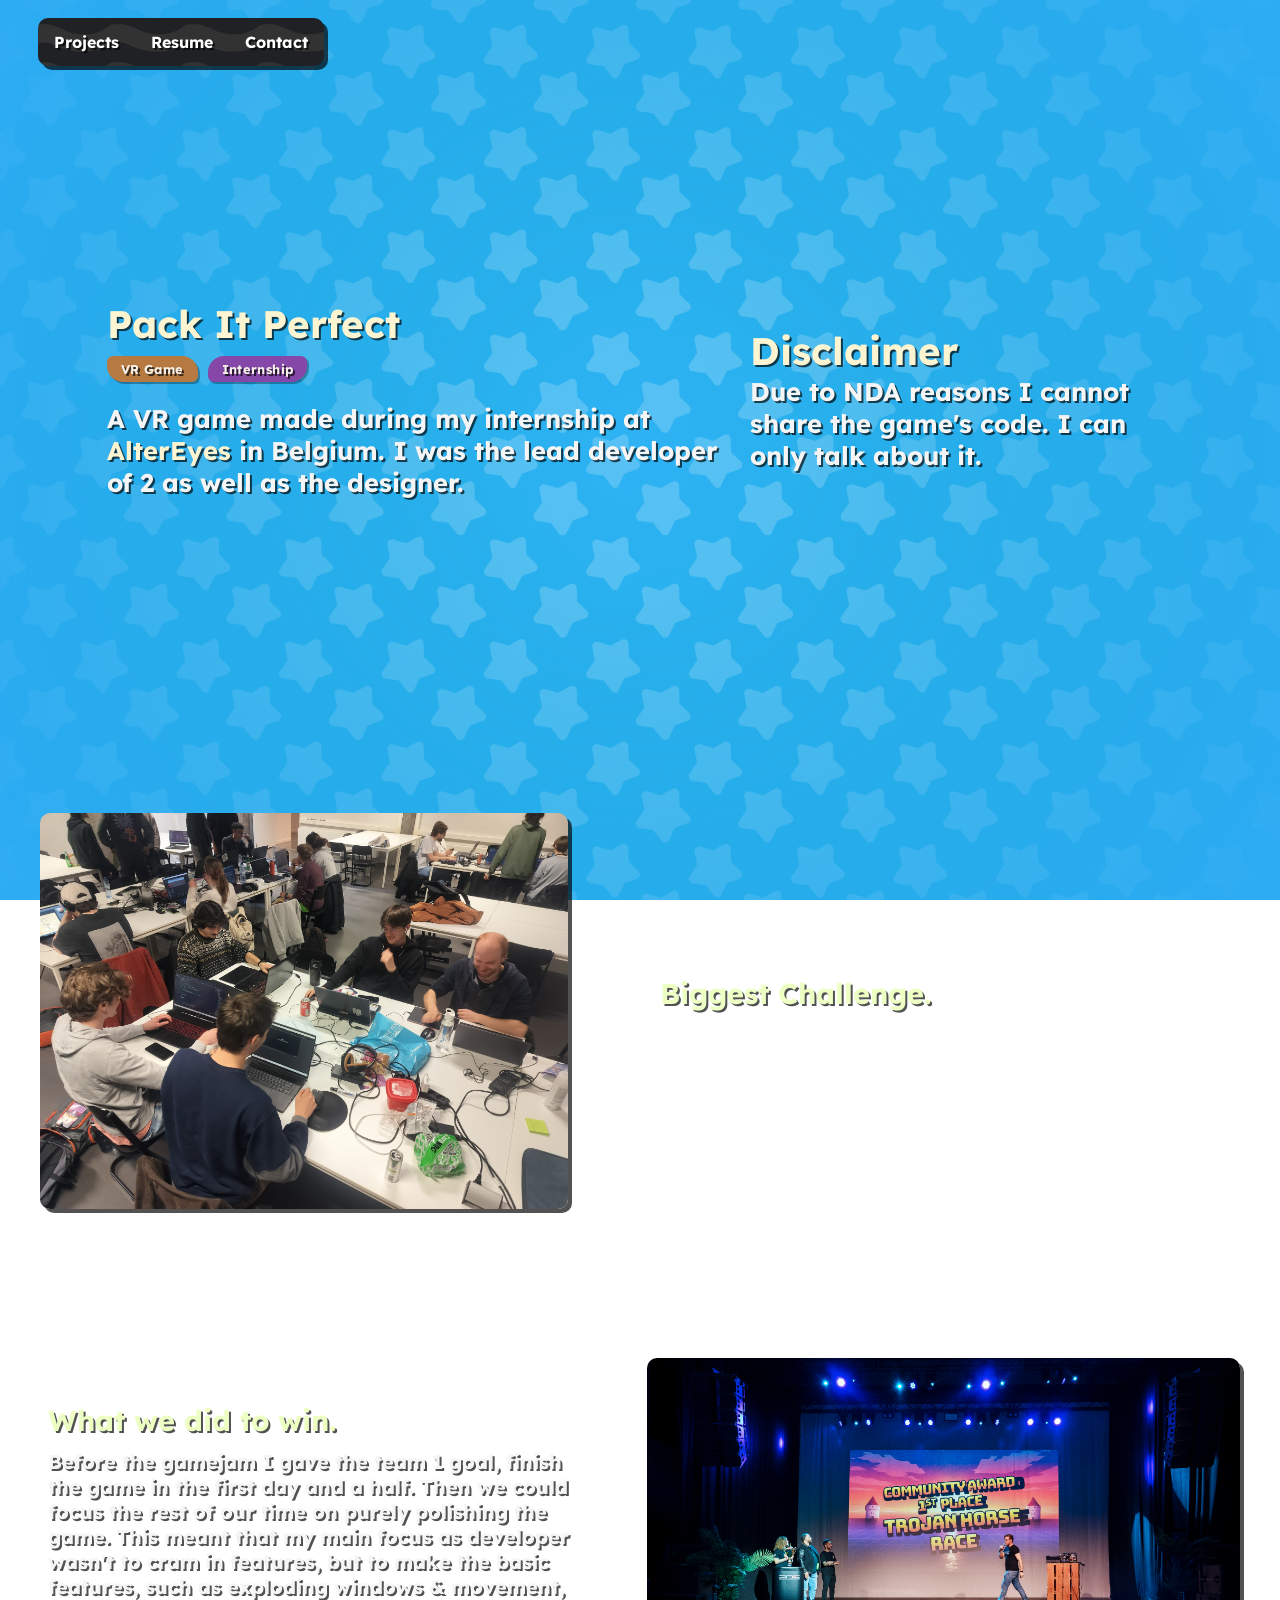
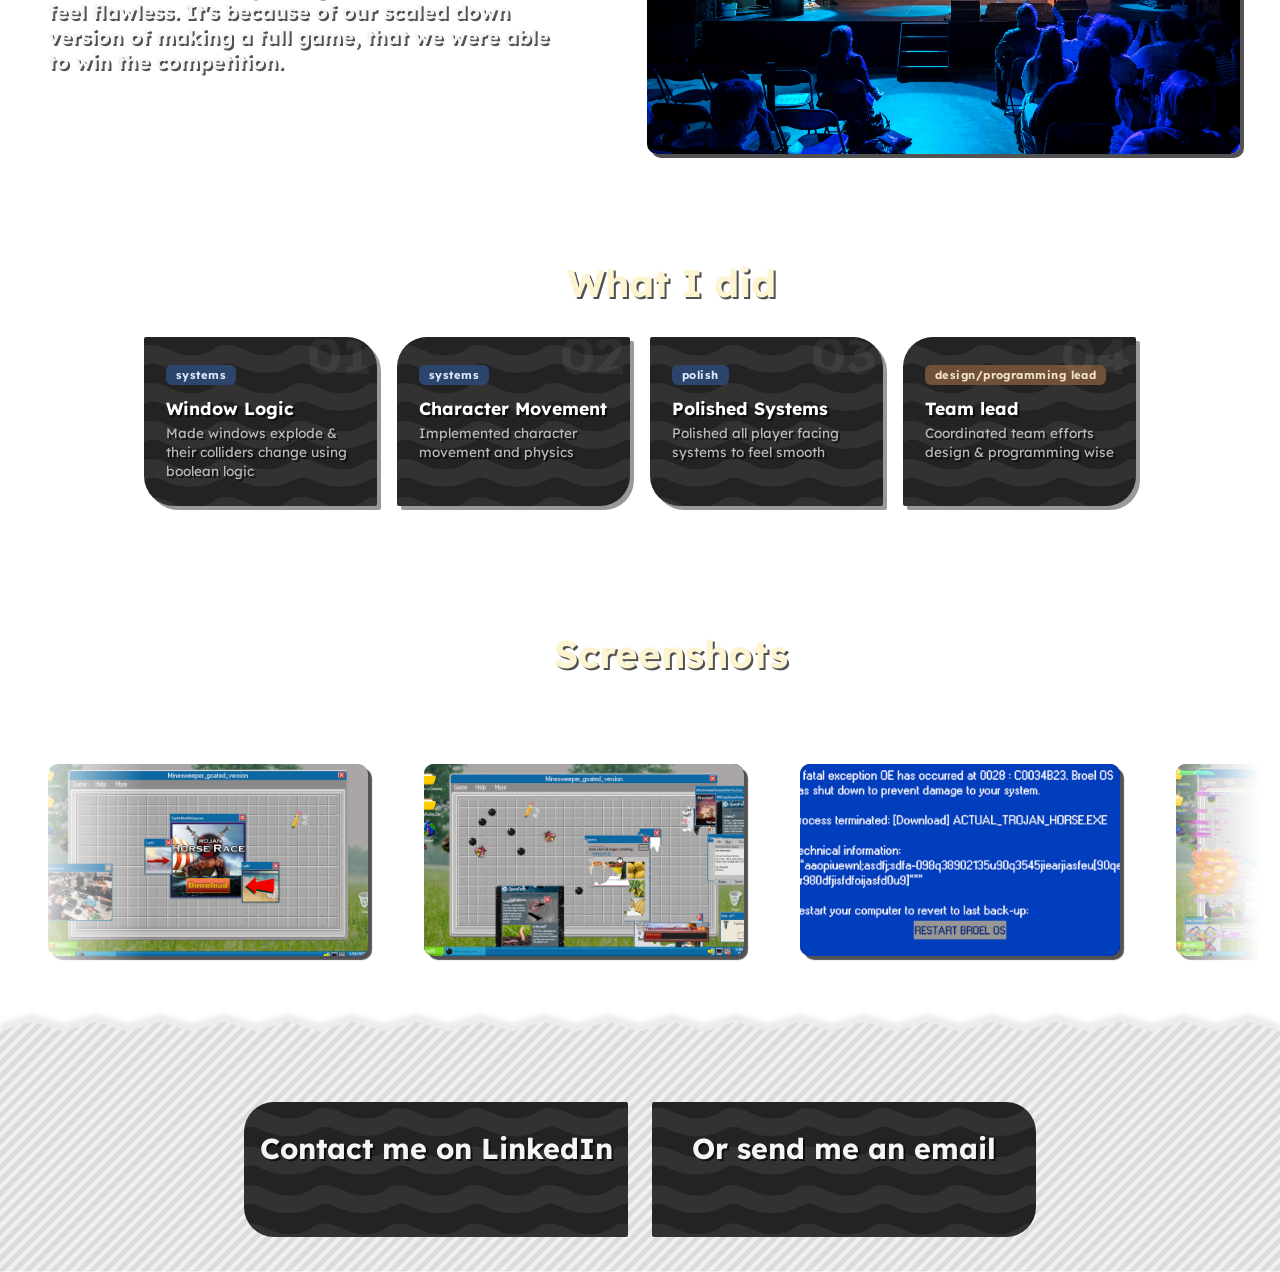
==== P_PackItPerfect.html @ 85d969d0 "Updated" ====
<!DOCTYPE html>

<html>
  <head>
    <title>VR Game</title>
    <link rel="stylesheet" href="style.css">
    <link rel="stylesheet" href="index.css">
    <link href="https://fonts.googleapis.com/css2?family=Lexend:wght@100..900&display=swap" rel="stylesheet">
    <link rel="icon" type="image/png" href="Images/Icons/DillIcon.png">
  </head>
  <body>
    <ul>
      <li><a href="index.html">Projects</a></li>
      <li><a href="404Page.html">Resume</a></li>
      <li><a href="ContactPage.html">Contact</a></li>
    </ul>

    


    <div class="parent-container">
      <div class="textandvideo">
          <div>
            <h1 class="project-title interactivetext" style="margin-bottom: 0;">Pack It Perfect</h1>
            <div class="award-badges">
              <span class="award-badge award-badge--gold">VR Game</span>
              <span class="award-badge award-badge--purple">Internship</span>
            </div>
            <p class="project-description">
              A VR game made during my internship at 
              <span class="interactivetext">AlterEyes</span> in Belgium. I was the lead developer of 2
              as well as the designer.
            </p>
          </div>
          <div>
            <h1 class="project-title interactivetext" style="margin-bottom: 0;">Disclaimer</h1>
            <p class="project-description">
              Due to NDA reasons I cannot share the game's code. I can only talk about it.
            </p>
          </div>
      </div>


      <div class="explanationandvideo-container">
        <img src="Projects/TrojanHorseRacing/Screenshots/Working.jpg" class="explanation-image" >
        <div class="explanation-container">
          <h1 class="explanation-title interactivetext " style="margin-bottom: 0;">Biggest Challenge.</h1>
          <p class="explanation-text">
            
          </p>
        </div>
      </div>

      <div class="explanationandvideo-container">
        <div class="explanation-container">
          <h1 class="explanation-title interactivetext " style="margin-bottom: 0;">What we did to win.</h1>
          <p class="explanation-text">
            Before the gamejam I gave the team 1 goal, finish the game in the first day and a half. 
            Then we could focus the rest of our time on purely polishing the game. 
            This meant that my main focus as developer wasn't to cram in features,
            but to make the basic features, such as exploding windows & movement, feel flawless. 
            It's because of our scaled down version of making a full game, that we were able to win the competition.
          </p>
        </div>
        <img src="Projects/TrojanHorseRacing/Screenshots/Announcement.jpg" class="explanation-image" >
      </div>
      
      <h1 class="chapter-title interactivetext" style="text-align: center; margin-top: 100px;">What I did</h1>
      <div class="contribution-grid" style="margin-bottom: 10%;">
        <div class="contribution-card">
          <div class="contribution-number">01</div>
          <div class="contribution-tag contribution-tag--systems">systems</div>
          <h3 class="contribution-title">Window Logic</h3>
          <p class="contribution-desc">Made windows explode & their colliders change using boolean logic</p>
        </div>
        <div class="contribution-card">
          <div class="contribution-number">02</div>
          <div class="contribution-tag contribution-tag--systems">systems</div>
          <h3 class="contribution-title">Character Movement</h3>
          <p class="contribution-desc">Implemented character movement and physics</p>
        </div>
      
        <div class="contribution-card">
          <div class="contribution-number">03</div>
          <div class="contribution-tag contribution-tag--systems">polish</div>
          <h3 class="contribution-title">Polished Systems</h3>
          <p class="contribution-desc">Polished all player facing systems to feel smooth</p>
        </div>
      
        <div class="contribution-card">
          <div class="contribution-number">04</div>
          <div class="contribution-tag contribution-tag--production">design/programming lead</div>
          <h3 class="contribution-title">Team lead</h3>
          <p class="contribution-desc">Coordinated team efforts design & programming wise</p>
        </div>
      </div>

      <h1 class="chapter-title interactivetext"style="text-align: center; margin-top: 100px;">Screenshots</h1>
        <div class="row-holder-holder">
          <div class="row-holder">
            <div class="row" data-direction="left" data-speed="slow">
              <img src="Projects/TrojanHorseRacing/Screenshots/THR_Screenshot1.png" class="explanation-image piece">
              <img src="Projects/TrojanHorseRacing/Screenshots/THR_Screenshot2.png" class="explanation-image piece">
              <img src="Projects/TrojanHorseRacing/Screenshots/THR_Screenshot4.png" class="explanation-image piece">
              <img src="Projects/TrojanHorseRacing/Screenshots/THR_Screenshot3.png" class="explanation-image piece">
              <img src="Projects/TrojanHorseRacing/Screenshots/THR_Screenshot1.png" class="explanation-image piece">
              <img src="Projects/TrojanHorseRacing/Screenshots/THR_Screenshot2.png" class="explanation-image piece">
              <img src="Projects/TrojanHorseRacing/Screenshots/THR_Screenshot4.png" class="explanation-image piece">
              <img src="Projects/TrojanHorseRacing/Screenshots/THR_Screenshot3.png" class="explanation-image piece">
            </div>
          </div>
        </div>
    </div>



    <div class="footer-wrapper">
      <div class="footer-div">
        <a href="https://www.linkedin.com/in/s%C3%A9bastien-surmont-77b7a0252/" id="linkedinlink" class="footer image-button ">
          <p class="footer-text">Contact me on LinkedIn</p>
        </a>
        <a href="#" id="emailLink" class="footer image-button ">
          <p class="footer-text">Or send me an email</p>
        </a>
      </div>
    </div>



  <div class="bg"></div>
  <div class="fadeout"></div>
  <div class="star-pattern""></div>
  </body>
</html>
---- style.css ----
:root {
  --cardhighlightColour: whitesmoke;
  --cardhighlightWidth: 5px;

  --selected-text-bg-colour: #0feb8f83;

  --rotate-offset: 10;

  --primary-stripe-rgb: 240,240,240;
  --secondary-stripe-rgb: 220, 220, 220;
}
::-moz-selection { /* Code for Firefox */
  background: var(--selected-text-bg-colour);

}

::selection {
  background: var(--selected-text-bg-colour);
}
/*#region Navbar*/

ul {
  position: sticky;
  top: 2%;
  margin-left: 3vw;
  display: inline-block;
  border-radius: 10px;
  list-style-type: none;
  padding: 0;
  z-index: 1000;
  background-color: #232323; /* Solid background color */

  /* Adding an SVG pattern with a different color using 'background-image' */
  background-image: 
    url('Images/BackgroundPatterns/WigglyLinePattern.png');
  
  background-size: 75px 38px; /* Adjust the scale of the pattern */
  background-repeat: repeat; /* Ensures the pattern repeats */
  background-color: #1f2125;
  box-shadow: 4px 4px 0px rgba(0, 0, 0, 0.679);
  font-weight: bold;
  overflow: hidden;

}
li {
  float: left;
}

li a {
  display: block;
  color: white;
  text-align: center;
  padding: 14px 16px;
  text-decoration: none;
}

li a:hover {
  background-color: #111;
}
.active {
  background-color: #2d456c;
}
/*#endregion*/

/*#region Background*/
body {
  overflow-x: hidden;
  margin: 0;
}
.bg {
  background: radial-gradient(circle at center, #f4b12e, #dc981a 80%);
  position: fixed;
  top: 0;
  left: 0;
  height: 100%;
  width: 100%;
  z-index: -2;
}
.fadeout{
  background: radial-gradient(circle at center, transparent 20%, #f4b12e 100%);
  position: absolute;
  height: 100vh;
  width: 100vw;
  position: fixed;
  top: 0;
  left: 0;
  z-index: -1;
}
.star-pattern {
  background-image: var(--bg-image, url(Images/BackgroundPatterns/StarBG.png)); /* fallback is the default */
  background-size: 8%;
  height: 100vh;
  width: 100vw;
  position: fixed;
  top: 0;
  left: 0;
  z-index: -2;
  opacity: 0.2;
  animation: pan 180s linear infinite;
}

.element{
  background-size: 18px 18px;
  background-image: linear-gradient(
    -45deg,
    rgb(var(--primary-stripe-rgb)) 25%,
    rgb(var(--secondary-stripe-rgb)) 25%,
    rgb(var(--secondary-stripe-rgb)) 50%,
    rgb(var(--primary-stripe-rgb)) 50%,
    rgb(var(--primary-stripe-rgb)) 75%,
    rgb(var(--secondary-stripe-rgb)) 75%,
    rgb(var(--secondary-stripe-rgb)) 100%
  );
  animation: pan 360s linear infinite;
}

@keyframes pan {
  0% {
    background-position: 0 0;
  }
  100% {
    background-position: 100% 0;
  }
}

*{
  color: whitesmoke;
  font-family: lexend;
  text-shadow: 2px 2px 0px rgba(0, 0, 0, 0.679);
  cursor: url(Images/CustomCursor.png), auto;
}
/*#endregion*/




.section-title {
  font-size: 2em;
  margin: 20px 0;
  border-bottom: 2px solid #3d3d3d;
  padding-bottom: 10px;
}


a {
  text-decoration: none;
}


.interactivetext{
  color: rgb(253, 244, 210);
  display: inline-block;
  transition: transform .2s cubic-bezier(0.68, -0.55, 0.265, 1.55);
}
.interactivetext:nth-child(odd):hover {
  transform: scale(1.1) rotate(2deg);
}
.interactivetext:nth-child(even):hover {
  transform: scale(1.1) rotate(-2deg);
}
@keyframes scroll{
  to{
    transform: translate(calc(-40% - .5rem));
  }
}





.extraspace{
  margin-top: 100px;
}


video{
  display: inline-block;
  border-radius: 10px;
  margin: 2% 2% 2% 3%;
  box-shadow: 4px 4px 0px rgba(0, 0, 0, 0.679);
}
img{
  border-radius: 10px;
  box-shadow: 4px 4px 0px rgba(0, 0, 0, 0.679);
}

.introduction{
  width: 70%;
  margin: auto;
  margin-bottom: 0;
}
.introduction-text{
  margin-right: 100px;
  font-size: 3vw;
  font-weight: bold;
  text-align: left;
  max-width: 40vw;
  display: inline-block;
}
.aboutMe-Image {
  border-radius: 10px;
  border-width: 50px;
  border-color: #111;
  max-height: 25vw;
  max-width: 195%;
  box-shadow: 4px 4px 0px rgba(0, 0, 0, 0.679);
}
.aboutMe-Image-Holder{
  display: inline-block;
  max-width: 20%;
}
.second-text{
  font-size: 2vw;
  font-family: lexend;
  font-weight: bold;
  width: 70%;
  margin: auto;
  margin-bottom: 20vh;
}

.footer-div {
  display: block;
  width: 100%;
  text-align: center;
  position: relative;
  padding: 0px 0 25px 0;

  background-size: 13px 13px;
  background-image: linear-gradient(
    -45deg,
    rgb(var(--primary-stripe-rgb)) 25%,
    rgb(var(--secondary-stripe-rgb)) 25%,
    rgb(var(--secondary-stripe-rgb)) 50%,
    rgb(var(--primary-stripe-rgb)) 50%,
    rgb(var(--primary-stripe-rgb)) 75%,
    rgb(var(--secondary-stripe-rgb)) 75%,
    rgb(var(--secondary-stripe-rgb)) 100%
  );

  clip-path: polygon(
    0% 100%,
    0% 10px,
    2.5% 0%, 5% 10px,
    7.5% 0%, 10% 10px,
    12.5% 0%, 15% 10px,
    17.5% 0%, 20% 10px,
    22.5% 0%, 25% 10px,
    27.5% 0%, 30% 10px,
    32.5% 0%, 35% 10px,
    37.5% 0%, 40% 10px,
    42.5% 0%, 45% 10px,
    47.5% 0%, 50% 10px,
    52.5% 0%, 55% 10px,
    57.5% 0%, 60% 10px,
    62.5% 0%, 65% 10px,
    67.5% 0%, 70% 10px,
    72.5% 0%, 75% 10px,
    77.5% 0%, 80% 10px,
    82.5% 0%, 85% 10px,
    87.5% 0%, 90% 10px,
    92.5% 0%, 95% 10px,
    97.5% 0%, 100% 10px,
    100% 100%
  );
}

.footer-wrapper {
  filter: drop-shadow(0px -8px 2px rgba(0, 0, 0, 0.076));
}

.footer{
  margin: 10px;
  margin-top: 80px;
  display: inline-block;

  width: 30vw;
  height: 15vh;

  background-color: #232323;

  background-image: 
    url('Images/BackgroundPatterns/WigglyLinePattern.png');
  
  background-size: 75px 38.5px; /* Adjust the scale of the pattern */

}
.footer:nth-child(even){
  border-radius: 2px 30px 30px 2px;
}
.footer:nth-child(odd){
  border-radius: 30px 2px 2px 30px;
}
.footer-text {
  font-size: 180%;
  text-align: center;
  font-weight: bold;
  white-space: normal;
  word-wrap: break-word;
}
.header {
  color: transparent;
  color: #fff;
  padding: 20px;
  text-align: center;
  font-size: 18px;
}

.clickableLink{
  display: inline-block;
  cursor: pointer;
  color: rgb(98, 98, 210);
  transition: transform .2s cubic-bezier(0.68, -0.55, 0.265, 1.55);
}
.resume{
  display: block;
}
.clickableLink:hover{
  text-decoration: underline;
  transform: scale(1.03) rotate(1deg);
 }


.lifelyimage{
  display: inline-block;
  transition: transform .15s  cubic-bezier(0.68, -0.55, 0.265, 1.55);
}
.lifelyimage:nth-child(even):hover{
  position: relative;
  box-shadow: 4px 4px 10px rgba(63, 91, 133, 0.159);
  z-index: 1000;
  transform: scale(1.2) rotate(-4deg);
 }
 .lifelyimage:nth-child(odd):hover{
  position: relative;
  box-shadow: 4px 4px 10px rgba(63, 91, 133, 0.159);
  z-index: 1000;
  transform: scale(1.2) rotate(4deg);
 }
 
 .image-button{
  display: inline-block;
  cursor: pointer;
  transition: transform .15s  cubic-bezier(0.68, -0.55, 0.265, 1.55);
}
.image-button:nth-child(even):hover{
  box-shadow: 4px 4px 10px rgba(63, 91, 133, 0.159);
  outline: var(--cardhighlightWidth) auto var(--cardhighlightColour);
  z-index: 1000;
  transform: scale(1.2) rotate(-4deg);
 }
 .image-button:nth-child(odd):hover{
  box-shadow: 4px 4px 10px rgba(63, 91, 133, 0.159);
  outline: var(--cardhighlightWidth) auto var(--cardhighlightColour);
  z-index: 1000;
  transform: scale(1.2) rotate(4deg);
 }

 /* Navpage */

.nav-right {
  position: fixed;
  top: 2%;
  right: 3vw;
  margin-left: 0;
}
ul {
  position: sticky;
  top: 2%;
  margin-left: 3vw;
  display: inline-block;
  border-radius: 10px;
  list-style-type: none;
  padding: 0;
  z-index: 100;
  background-color: #1f2125;
  box-shadow: 4px 4px 0px rgba(0, 0, 0, 0.679);
  font-weight: bold;
  overflow: hidden;
}
li {
  float: left;
}

li a {
  display: block;
  color: white;
  text-align: center;
  padding: 14px 16px;
  text-decoration: none;
}

li a:hover {
  background-color: #111;
}
.active {
  background-color: #2d456c;
}



 /* ProjectPage */

.explanation-list,
.explanation-list ul {
  /* --- kill every bit of navbar-ul styling, at every nesting depth --- */
  position: static;
  top: auto;
  margin-left: 0;
  display: block;
  border-radius: 0;
  background: none;
  box-shadow: none;
  z-index: auto;
  overflow: visible;
}

.explanation-list li {
  float: none;
  background: none;
  box-shadow: none;
}

/* align the whole list with the h1 title's 5% margin above it */
.explanation-list {
  font-size: 150%;
  font-weight: bold;
  text-align: left;
  margin-top: 2%;
  margin-right: 3%;
  margin-left: 5%;
  padding-left: 1.1em;
  list-style: none;
}

.explanation-list > li {
  position: relative;
  margin-bottom: 0.6em;
}

.explanation-list > li::before {
  content: "▸";
  position: absolute;
  left: -1.1em;
  color: rgb(238, 255, 196);
}

.explanation-list ul {
  list-style: none;
  padding-left: 2em;       /* pushed further right than parent text */
  margin-top: 0.4em;
  margin-left: 0;
  font-size: 0.75em;
  font-weight: normal;
  opacity: 0.85;
}

.explanation-list ul > li {
  position: relative;
  margin-bottom: 0.5em;
}

.explanation-list ul > li::before {
  content: "–";
  position: absolute;
  left: -1.2em;
  opacity: 0.6;
}

.explanation-list strong {
  color: rgb(238, 255, 196);
  font-weight: bold;
}

.textandvideo {
  margin-left: 7%;
  margin-right: 7%;
  margin-top: 2%;
  display: flex;
  flex-direction: row;
  flex-wrap: nowrap;
  align-items: center;
  min-height: 60vh;
}
.project-intro-container{
  margin-bottom: 20vh;
}

.project-header {
  width: 50%;
  aspect-ratio: 16 / 9;
  height: auto;
  min-height: 55vh;
  max-height: 50vw;
  border-radius: 10px;
  outline: var(--cardhighlightWidth) solid var(--cardhighlightColour);
  box-shadow: 4px 4px 0px rgba(0, 0, 0, 0.379);
  flex-shrink: 0;
  aspect-ratio: 16 / 9;
}
.project-title{
  font-family: lexend;
  font-size: 3vw;
  display: block;
  text-align: left;
  font-weight: bold;
}
.project-description{
  margin-top: 0;
  margin-right: 5%;
  font-size: 2vw;
  display: inline-block;
  text-align: left;
  font-weight: bold;
}

.sidebysidedivs{
  margin-left: 4%;

}

.explanationandvideo-container {
  transition: opacity 0.3s;
  margin-top: 10%;
  display: flex;
  justify-content: center;
  align-items: center;  
  gap: 40px;            
}
body[data-view="design"] .explanationandvideo-container:not([data-lean="design"]):not([data-lean="both"]) {
  opacity: 0.35;
}
body[data-view="programming"] .explanationandvideo-container:not([data-lean="programming"]):not([data-lean="both"]) {
  opacity: 0.35;
}
.explanation-heading {
  position: relative;
}

.explanation-subtitle-row {
  display: flex;
  align-items: stretch;
  gap: 14px;
}

.explanation-heading-tag {
  display: flex;
  align-items: center;
  margin-top: .5%;
  max-height: 20px;
  flex-shrink: 0;
}

.explanationandvideo-container--stacked {
  flex-direction: column;
}
.explanationandvideo-container--stacked .explanation-image {
  max-width: 90%;
  max-height: none;
  width: 60%;
  margin: 20px auto;
}

.explanation-container {
  margin-bottom: 20px;
  flex: 1 1 0;              
  overflow: visible;
}
.explanation-title{
  font-size: 180%;
  margin-left: 5%;
  font-weight: bold;
  color: rgb(238, 255, 196);
}.explanation-subtitle{
  font-size: 150%;
  margin-left: 5%;
  color: rgb(238, 255, 196);
  margin-bottom: 0;
}
.explanation-text {
  font-size: 125%;
  margin-right: 3%;
  text-align: left;
  font-weight: bold;
  margin-top: 2%;
}
.explanation-text:nth-child(odd) {
  margin-right: 5%;
}
.explanation-text:nth-child(even) {
  margin-left: 5%;
}

.chapter-title{
  display: block;
  font-size: 3vw;
  margin-left: 5%;
  font-weight: bold;
}
.chapter-title:nth-child(odd):hover {
  transform: scale(1) rotate(0deg);
}
.chapter-title:nth-child(even):hover {
  transform: scale(1) rotate(-2deg);
}


.explanation-image {
  flex-shrink: 0; 
  max-width: 704px;
  max-height: 396px;
  display: inline-block;
  border-radius: 10px;
  box-shadow: 4px 4px 0px rgba(0, 0, 0, 0.679);
  margin: 20px 20px 5px 20px;
  transition: transform 0.15s cubic-bezier(0.68, -0.55, 0.265, 1.55);
}
.displayproject-title{
  font-size: 400%;
  margin-left: 40vw;
  font-weight: bold;
}
.explanation-image:nth-child(even):hover {
  transform: rotate(-3deg);
}
.explanation-image:nth-child(odd):hover {
  transform: rotate(3deg);
}

/* .explanation-image-side {
  width: 904px;
  height: 596px;
  display: inline-block;
  border-radius: 10px;
  box-shadow: 4px 4px 0px rgba(0, 0, 0, 0.679);
  margin: 0px 20px 5px 100px;
  transition: transform .15s  cubic-bezier(0.68, -0.55, 0.265, 1.55);
} */
.project-title-side{
  font-family: lexend;
  font-size: 380%;
  display: block;
  text-align: left;
  font-weight: bold;
  margin-bottom: 0;
  margin-top: 2%;
  margin-left:  5%;
}
.project-description-side{
  margin-top: 0;
  margin-top: 0;
  font-size: 200%;
  display: block;
  text-align: left;
  margin-left:  5%;
  margin-right: 15%;
  font-weight: bold;
}
.project-link{
  text-align: center;
  margin-left: 40vw;
  font-size: 180%;
  color: rgb(0, 149, 255);
  font-weight: bold;
}
.list-title{
  margin-top: 5%;
  margin-bottom: 0%;
  font-weight: bold;
  font-size: 300%;
}
.list{
  margin-top: 0%;
  font-size: 150%;
  font-weight: bold;
}
.parent-container {
  max-width: 95%;
  margin: auto;
  padding: 20px;
}

.header-video {
  margin-bottom: 30px;
}
.bg {
  background: radial-gradient(circle at center, #2eb2f4, #1aacdc 80%);
  position: fixed;
  top: 0;
  left: 0;
  height: 100%;
  width: 100%;
  z-index: -2;
}
.fadeout{
  background: radial-gradient(circle at center, transparent 20%, #2eabf4 100%);
  position: absolute;
  height: 100%;
  width: 100%;
  position: fixed;
  top: 0;
  left: 0;
  z-index: -1;
}
.star-pattern-pixelated{
  background-image: url(Images/StarBG_Pixelated.png);
}
@keyframes pan {
  0% {
    background-position: 0 0;
  }
  100% {
    background-position: 100% 0;
  }
}



.centervideo{
  width: 100%;
  height: 100%;
}

.videoimage{
  cursor: pointer 
}

/* Music */

.song-parent {
  width: 70%;
  margin: auto;
  margin-bottom: 0;
  display: flex;
  justify-content: space-around;
  flex-wrap: wrap;
  gap: 20px;
}

.song-text {
  font-size: 150%;
  text-align: center;
  font-weight: bold;
  margin-top: 2%;
}

.circle-container {
  display: flex;
  flex-direction: column;
  align-items: center;
}

.circle {
  width: 150px;
  height: 150px;
  border-radius: 50%;
  background-color: #1f2125;
  display: flex;
  justify-content: center;
  align-items: center;
  box-shadow: 4px 4px 10px rgba(63, 91, 133, 0.159);
  cursor: pointer;
  transition: transform 0.2s;
  background-size: cover;
  background-position: center;
}

.circle:hover {
  transform: scale(1.1);
}



.skills-used {
  margin-top: 40px;
  text-align: center;
  width: 80%;
  display: flex;
  flex-direction: column;
  align-items: center;
}

.skills-title {
  font-size: 46px;
  margin: 20px 0;
  justify-content: center;
  margin-left: 20%;
}

.skills-grid {
  display: flex;
  flex-wrap: wrap;
  justify-content: center;
  margin-left: 20%;
  gap: 20px;
  width: 100%;
}

.skill-item {
  /* Base background color */
  background-color: #232323; /* Solid background color */

  /* Adding an SVG pattern with a different color using 'background-image' */
  background-image: 
    url('Images/BackgroundPatterns/WigglyLinePattern.png');
  
  background-size: 75px 38px; /* Adjust the scale of the pattern */
  background-repeat: repeat; /* Ensures the pattern repeats */
  
  padding: 30px;
  border-radius: 12px;
  width: 200px;
  height: 130px;
  display: flex;
  flex-direction: column;
  align-items: center;
  justify-content: center;
  transition: transform 0.45s cubic-bezier(0.68, -0.55, 0.27, 1.55), border-color 0.3s;
  box-shadow: 0 4px 12px rgba(0, 0, 0, 0.3);
  border: 3px solid transparent; /* Border with default color */

  border-radius: 2px 30px 2px 30px;
}

.skill-item:hover {
  transform: rotateZ(calc(0deg + (var(--rotate-offset, 0) * 1deg)));
}

.skill-icon {
  width: 75px;
  height: 75px;
  margin-bottom: 10px;
  filter: brightness(0) invert(1); /* Adjusts black icons to white */
  transition: transform 0.45s cubic-bezier(0.68, -0.55, 0.27, 1.55); /* Smooth transition for icon rotation */
  box-shadow: none; /* Ensures no shadow for the icons */
}

.skill-item:hover .skill-icon {
  transform: rotateZ(calc(20deg + (var(--icon-offset, 0) * 1deg)));
}

.skill-item p {
  color: #fff; /* Bright text color */
  font-size: 26px; /* Slightly smaller font size for balance */
  font-weight: bold; /* Make the text bold for impact */
  margin: 0;
  text-shadow: 2px 2px 0 #00000096; /* Hard shadow with dark orange and black */
  transition: transform 0.3s ease, text-shadow 0.3s ease; /* Smooth transitions for effects */
}

.skill-item:hover p {
  text-shadow: 2px 2px 0 #ffc400, 4px 4px 0 #cc8100; /* Enhanced shadow on hover with brighter dark orange shades */
  transform: translateY(-5px); /* Slight lift effect on hover */
}

/* Keyframes for bounce animation */
@keyframes bounce {
  0% { transform: translateY(0); }
  50% { transform: translateY(-10px); }
  100% { transform: translateY(0); }
}



/* Screenshot showcase slider*/
/* ─── Project Grid ──────────────────────────────────────────────────────────── */

.projects-grid {
  display: grid;
  grid-template-columns: 1fr 1fr;
  gap: 16px;
  width: 60%;
  margin: 0 auto 60px auto;
}

.project-card {
  position: relative;
  display: block;
  border-radius: 16px;
  overflow: visible;
  background-image: var(--thumb);
  background-color: #111;
  background-size: cover;
  background-position: center;
  min-height: 220px;
  box-shadow: 5px 5px 0px rgba(0, 0, 0, 0.6);
  text-decoration: none;
  transition: transform 0.22s cubic-bezier(0.68, -0.55, 0.265, 1.55),
              box-shadow 0.2s ease;
}

.project-card--featured {
  grid-column: 1 / -1;
  min-height: 600px;
}
.project-card--wide {
  grid-column: 1 / -1;
}

/* Hover: each card tilts its own way, z-index raised via JS */
.project-card:nth-child(1):hover  { transform: scale(1.03) rotate(0.7deg); }
.project-card:nth-child(2):hover  { transform: scale(1.05) rotate(-2deg);  }
.project-card:nth-child(3):hover  { transform: scale(1.05) rotate(2.2deg); }
.project-card:nth-child(4):hover  { transform: scale(1.05) rotate(-1.8deg);}
.project-card:nth-child(5):hover  { transform: scale(1.05) rotate(2.5deg); }
.project-card:nth-child(6):hover  { transform: scale(1.05) rotate(-1.5deg);}
.project-card:nth-child(7):hover  { transform: scale(1.05) rotate(1.8deg); }
.project-card:nth-child(8):hover  { transform: scale(1.05) rotate(-2.2deg);}

.project-card:hover {
  box-shadow: 7px 7px 0px rgba(0, 0, 0, 0.65);
}

/* Inner clips the bg image + scrim to rounded corners,
   while the outer card can overflow (for the tilt shadow) */
.project-card-inner {
  position: absolute;
  inset: 0;
  border-radius: 16px;
  overflow: hidden;
}

/* Gradient scrim so text is always readable */
.project-card-inner::before {
  content: '';
  position: absolute;
  inset: 0;
  background: linear-gradient(
    to top,
    rgba(0, 0, 0, 0.78) 0%,
    rgba(0, 0, 0, 0.12) 50%,
    transparent 100%
  );
  z-index: 0;
}

/* Tag pill — top right */
.project-card-tag {
  position: absolute;
  top: 12px;
  right: 12px;
  z-index: 1;
  background: rgba(0, 0, 0, 0.52);
  border: 1px solid rgba(255, 255, 255, 0.2);
  border-radius: 6px;
  padding: 3px 9px;
  font-family: lexend;
  font-size: 0.68rem;
  font-weight: 600;
  color: rgba(255, 255, 255, 0.88);
  text-shadow: none;
  letter-spacing: 0.04em;
}

/* Label — bottom left */
.project-card-label {
  position: absolute;
  bottom: 0;
  left: 0;
  right: 0;
  padding: 16px 18px 20px;
  z-index: 1;
  display: flex;
  flex-direction: column;
  gap: 3px;
}

.project-card-title {
  font-family: lexend;
  font-size: 1.3rem;
  font-weight: 700;
  color: #fff;
  text-shadow: 2px 2px 0px rgba(0, 0, 0, 0.7);
  line-height: 1.2;
}

.project-card-sub {
  font-family: lexend;
  font-size: 0.82rem;
  font-weight: 500;
  color: rgba(255, 255, 255, 0.7);
  text-shadow: 1px 1px 0px rgba(0, 0, 0, 0.6);
}

.project-card--featured .project-card-title { font-size: 1.9rem; }
.project-card--featured .project-card-sub   { font-size: 1rem;   }



.contribution-grid {
  display: grid;
  grid-template-columns: repeat(auto-fit, minmax(220px, 1fr));
  gap: 20px;
  width: 80%;
  margin: 30px auto 0;
}
 
.contribution-card {
  position: relative;
  overflow: hidden;
  background-color: #232323;
  background-image: url('Images/BackgroundPatterns/WigglyLinePattern.png');
  background-size: 75px 38px;
  background-repeat: repeat;
  border-radius: 2px 30px 2px 30px;
  padding: 24px 20px;
  border: 2px solid transparent;
  transition: transform 0.35s cubic-bezier(0.68, -0.55, 0.27, 1.55),
              border-color 0.2s;
  box-shadow: 4px 4px 0px rgba(0, 0, 0, 0.4);
}
 
.contribution-card:nth-child(even) {
  border-radius: 30px 2px 30px 2px;
}
 
.contribution-card:nth-child(odd):hover {
  transform: rotateZ(-4deg) scale(1.04);
  border-color: whitesmoke;
  box-shadow: 6px 6px 0px rgba(0, 0, 0, 0.6);
}
 
.contribution-card:nth-child(even):hover {
  transform: rotateZ(4deg) scale(1.04);
  border-color: whitesmoke;
  box-shadow: 6px 6px 0px rgba(0, 0, 0, 0.6);
}
 
.contribution-number {
  position: absolute;
  top: -10px;
  right: 4px;
  font-size: 52px;
  font-weight: bold;
  color: rgba(255, 255, 255, 0.06);
  line-height: 1;
  text-shadow: none;
}
 
.contribution-tag {
  display: inline-block;
  font-size: 0.7rem;
  font-weight: bold;
  padding: 3px 10px;
  border-radius: 6px;
  letter-spacing: 0.04em;
  text-shadow: none;
}
 
.contribution-tag--systems  { background: #2d456c; color: #dce8ff; }
.contribution-tag--gameplay { background: #2d456c; color: #dce8ff; }
.contribution-tag--design   { background: #458f51; color: #eeddf4; }
.contribution-tag--editing   { background: #99b85a; color: #eeddf4; }
.contribution-tag--production { background: #6e5136; color: #f4e3cc; }
.contribution-tag--programming { background: #446ca0; color: #f5eee5; }
 
.contribution-title {
  color: #fff;
  font-size: 1.1rem;
  font-weight: bold;
  margin: 12px 0 4px;
}
 
.contribution-desc {
  color: #b9b9b9;
  font-size: 0.85rem;
  font-weight: normal;
  line-height: 1.4;
  margin: 0;
}


.award-badges {
  display: flex;
  gap: 10px;
  flex-wrap: wrap;
  margin: 8px 0 20px;
}

.award-badge {
  display: inline-flex;
  align-items: center;
  font-size: 0.8rem;
  font-weight: bold;
  padding: 5px 14px;
  border-radius: 6px 16px 6px 16px;
  letter-spacing: 0.03em;
  box-shadow: 2px 2px 0px rgba(0, 0, 0, 0.3);
  transition: transform 0.2s cubic-bezier(0.68, -0.55, 0.27, 1.55);
}

.award-badge:nth-child(even) {
  border-radius: 16px 6px 16px 6px;
}

.award-badge:nth-child(odd):hover {
  transform: rotateZ(-4deg) scale(1.08);
}

.award-badge:nth-child(even):hover {
  transform: rotateZ(4deg) scale(1.08);
}

.award-badge--gold {
  background: #b67941;
  color: #f5f0e9;
}

.award-badge--purple {
  background: #8547a8;
  color: #f5f0e9;
}
---- index.css ----
.parent-container {
  max-width: 100vw;
  margin: auto;
  padding: 20px;
}
.hi-myname{
  margin-top: 15vh;
  margin-bottom: 20vh;
  max-width: 100vw;
}
.hi-myname-text{
  color: white;
  font-size: 6vw;
  text-align: center;
  font-family: lexend;
  font-weight: bold;
}

@keyframes scroll {
  to {
    transform: translateX(-50%);
  }
}

.row[data-direction="right"]{
  --_animation-direction: reverse;
}
.row[data-direction="left"]{
  --_animation-direction: forwards;
}
.row[data-speed="slow"]{
  --_animation-duration: 40s;
}
.row[data-speed="fast"]{
  --_animation-duration: 4s;
}
.row{
  width: fit-content;

  gap: 1rem;
  padding-block: .5rem;

  align-items: center;

  flex-wrap: nowrap;

  display: grid;
  grid-auto-flow: column;

  padding: 40px;
  animation: scroll var(--_animation-duration, 40s) var(--_animation-direction, forwards) infinite linear;
}

.row-holder::-webkit-scrollbar{
  display: none;
}

.row-holder {
  margin-top: auto;
  -webkit-mask: linear-gradient(90deg, transparent, white 10%, white 90%, transparent);
  mask: linear-gradient(90deg, transparent, white 10%, white 90%, transparent);
  transition: padding 0.3s ease;
  width: 100%;
  cursor: grab;

  user-select: none;
  background-color: transparent;

  display: flex;
  flex-direction: row;
  overflow-x: auto;
} 

.row-holder:active {
  cursor: grabbing; 
  background-color: transparent;
}
.row, .piece {
  user-select: none; 
  cursor: grab;      
}

.row:active, .piece:active {
  cursor: grabbing; 
}
.row-holder-holder{
  margin-bottom: 1px;
}

.piece{
  background-color: black;
  overflow: hidden;
  object-fit: cover;
  min-height:  15vw;
  max-height:  15vw;
  min-width: var(--_piece-width, 25vw);
  max-width: var(--_piece-width, 25vw);
  border-radius: 10px;
  display: inline-block;

  box-shadow: 4px 4px 1px rgba(0, 0, 0, 0.679);
  
  background-size: cover;
  background-position: center;
  transition: transform .15s  cubic-bezier(0.68, -0.55, 0.265, 1.55);
}

.piece:nth-child(even):hover{
  position: relative;
  transform: scale(1.2) rotate(-2deg);
  z-index:  1000;
  box-shadow: 4px 4px 10px rgba(63, 91, 133, 0.159);
  outline: var(--cardhighlightWidth) auto var(--cardhighlightColour);
}
.piece:nth-child(odd):hover{
  position: relative;
  transform: scale(1.2) rotate(2deg);
  z-index:  1000;
  box-shadow: 4px 4px 10px rgba(63, 91, 133, 0.159);
  outline: var(--cardhighlightWidth) auto var(--cardhighlightColour);
}
.piece:hover .project-cards-text{
  opacity: 100%;
  background-color: rgba(184, 123, 16, 0.626);
}
.piece:hover{
  background-color: black;
}

.displaypiece{
  background-color: black;
  overflow: hidden;
  object-fit: cover;
  margin-left: 15%;
  min-height: 70vh;
  min-width: 70%;
  border-radius: 10px;
  display: inline-block;

  box-shadow: 4px 4px 1px rgba(0, 0, 0, 0.679);
  
  background-size: cover;
  background-position: center;
  transition: transform .15s  cubic-bezier(0.68, -0.55, 0.265, 1.55);
}
.displayproject-cards-text{
  color: whitesmoke;
  font-size: 52px;
  word-wrap: break-word;
  text-align: center;
  top: 50%;
  height: 20vh;
  width: 100%;
  margin: auto;
  opacity: 100%;
  font-weight: bold;
  background-color: rgba(184, 123, 16, 0.626);
  transition: opacity 1s;
}
.displaypiece:hover{
  position: relative;
  transform: scale(1.05) rotate(-2deg);
  z-index:  1000;
  box-shadow: 4px 4px 10px rgba(63, 91, 133, 0.159);
  outline: var(--cardhighlightWidth) auto var(--cardhighlightColour);
}
.pidisplaypieceece:hover .project-cards-text{
  opacity: 100%;
  background-color: rgba(184, 123, 16, 0.626);
}
.displaypiece:hover{
  background-color: black;
}

.project-cards-text{
  background-size: cover;
  color: whitesmoke;
  font-size: 32px;
  text-align: center;
  top: 50%;
  height: 100%;
  width: 100%;
  margin: auto;
  opacity: 0%;
  transition: opacity 1s;
  font-weight: bold;
}



/* Fill in the project images */
.jca-image{
  background-image: url('Images/Thumbnails/EggsyBanner.png');;
}
.randy-image{
  background-image: url('Images/Thumbnails/HouseOnFireThumbnail.png');
}
.trojanhorseracing-image{
  background-image: url('Images/Thumbnails/AppliedGames.png');
}
.project4-image{
  background-image: url('Images/Thumbnails/ModularArt.png');
}
.project5-image{
  background-image: url('Images/Thumbnails/RandyThumbnail.png');
}

.project7-image{
  background-image: url('Images/Thumbnails/AppliedGames2.png');
}
.project8-image{
  background-image: url('Images/Thumbnails/Rattatouille.png');
}
.project9-image{
  background-image: url('Images/Thumbnails/PoliceGame.png');
}
.project10-image{
  background-image: url('Images/Temp/MobileGame.jpg');
}
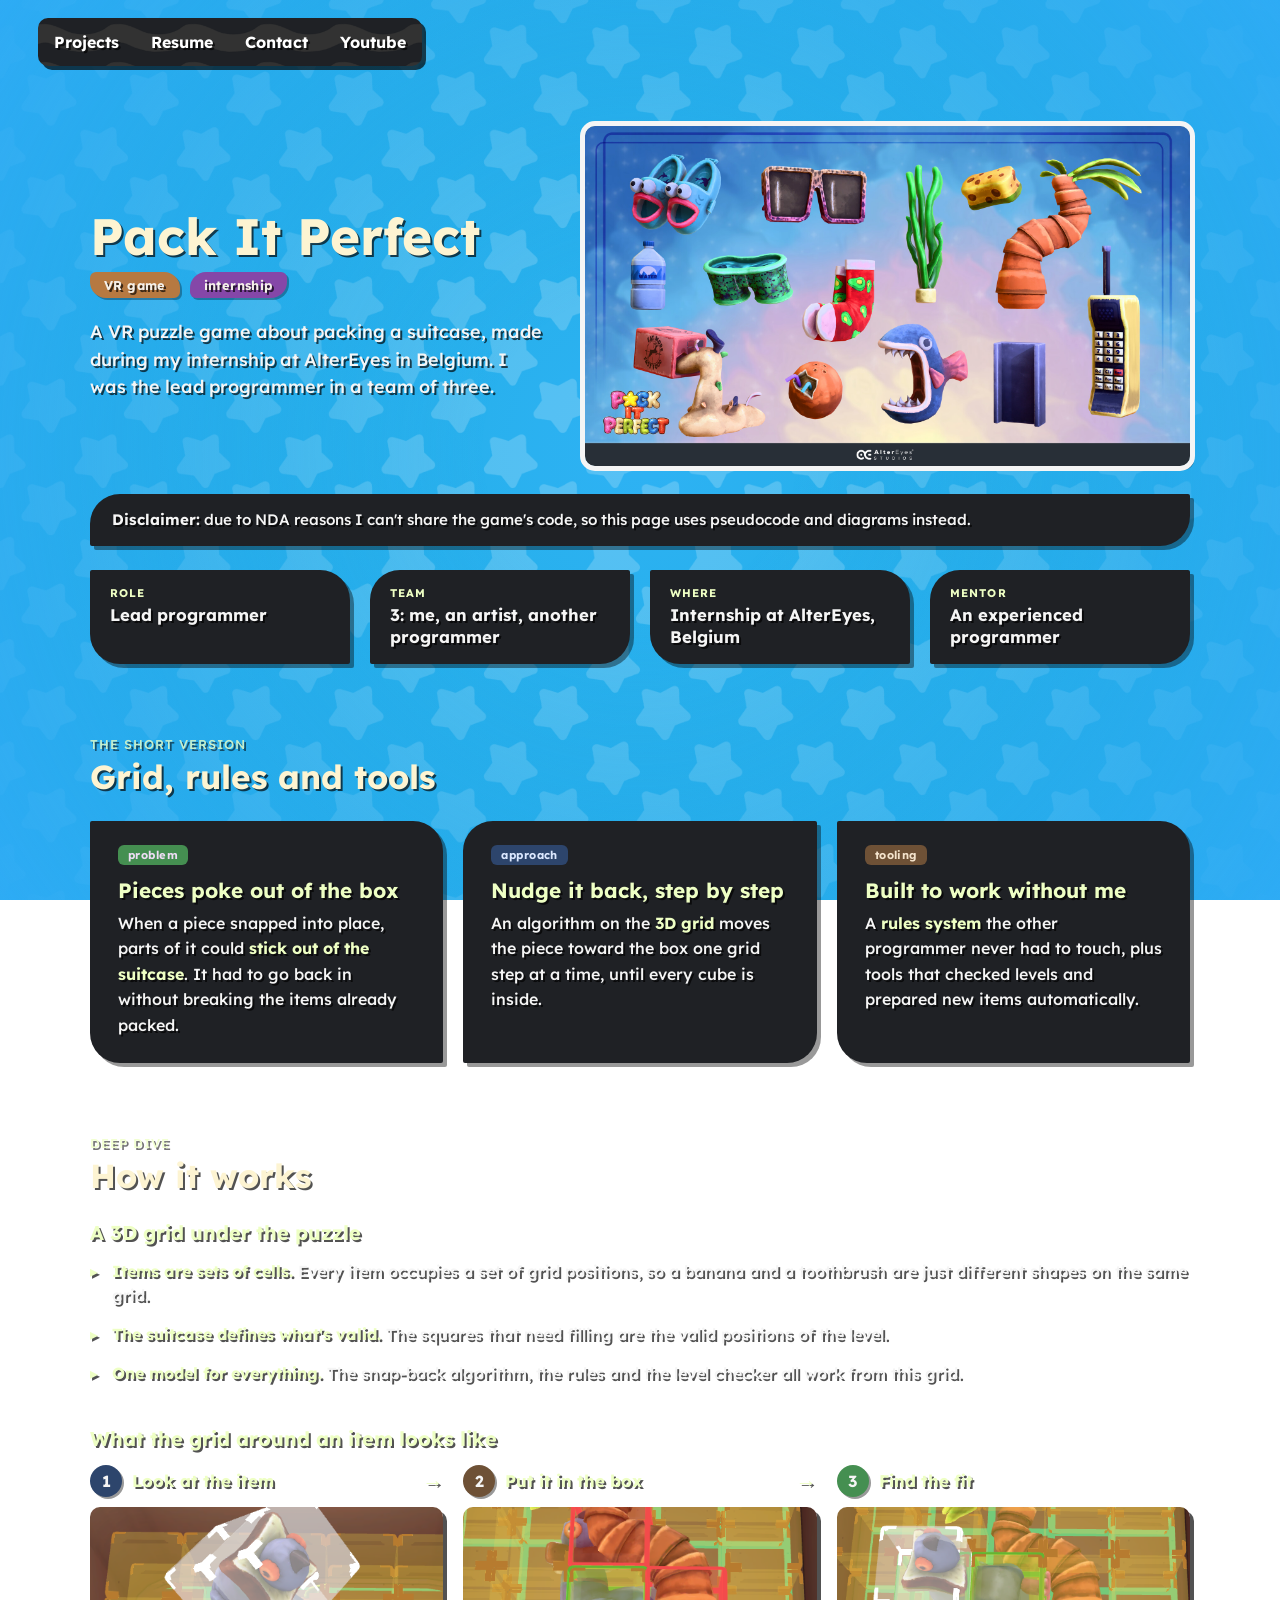
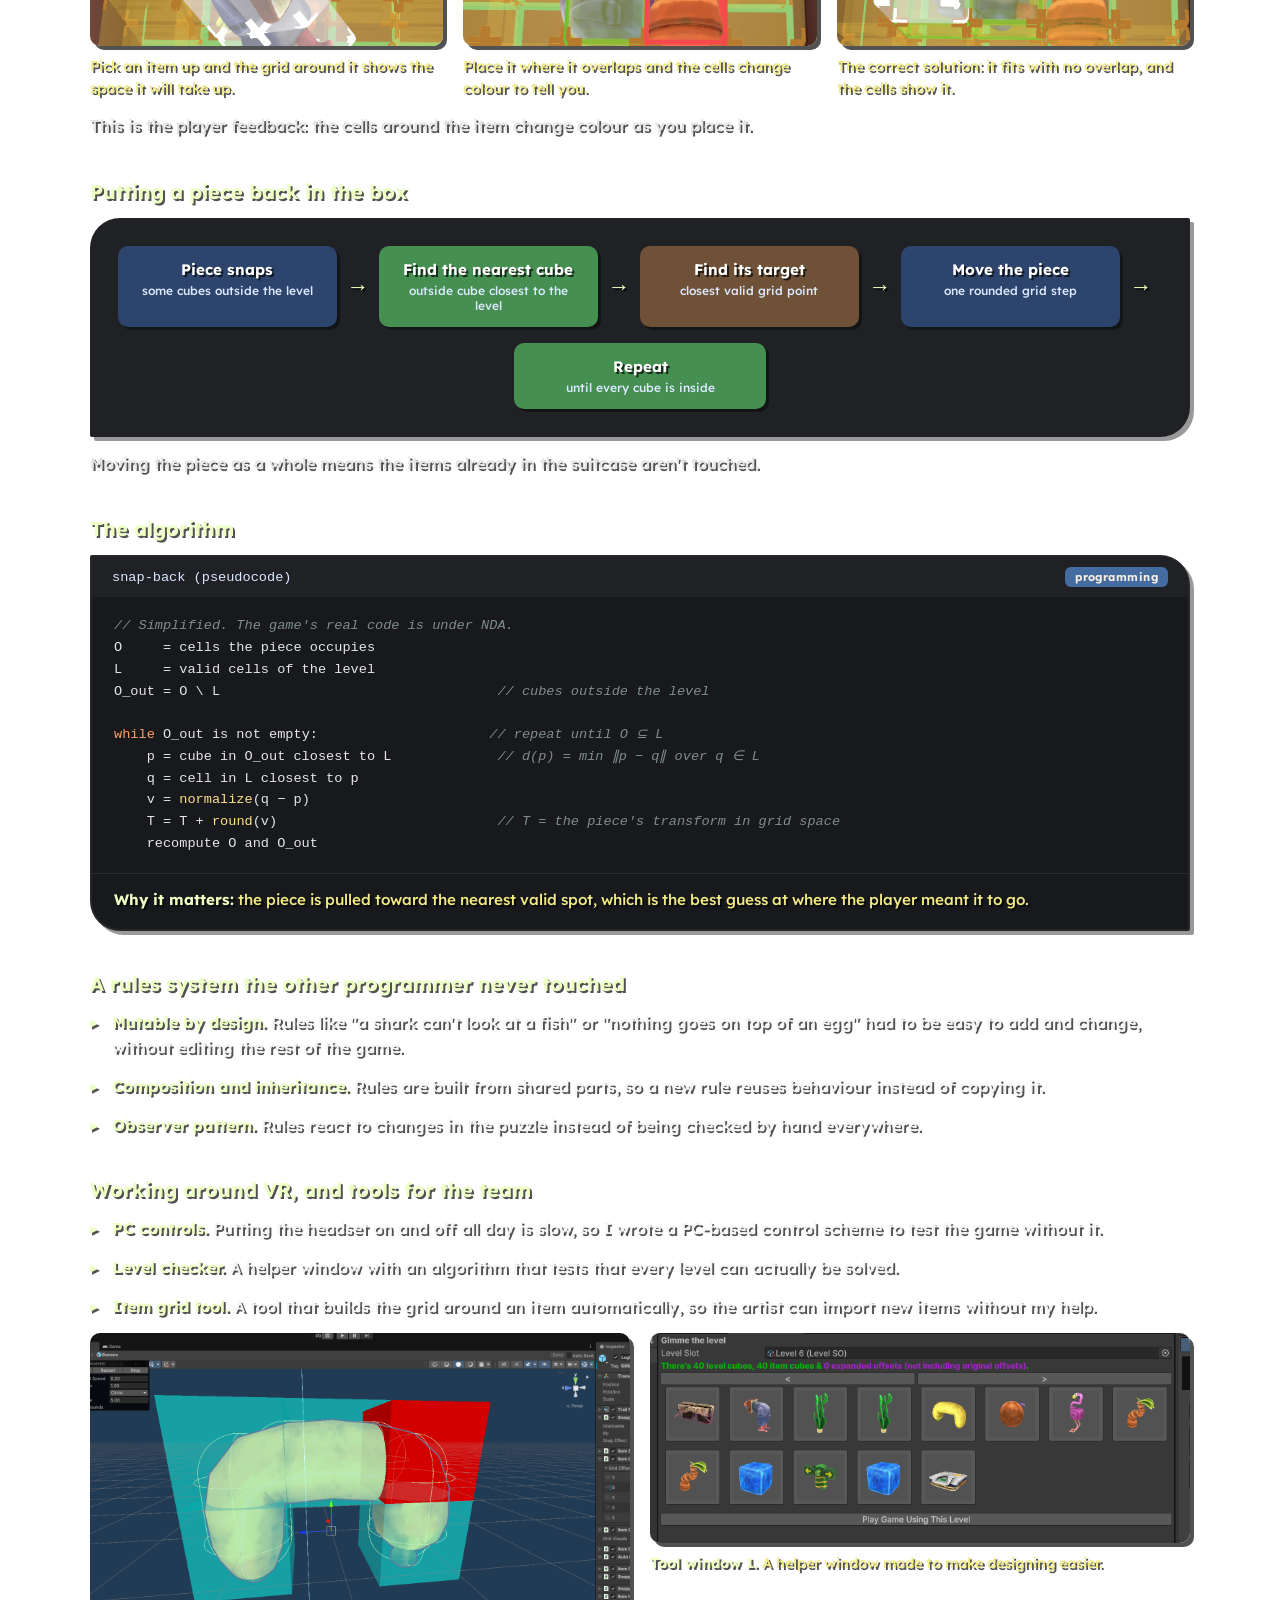
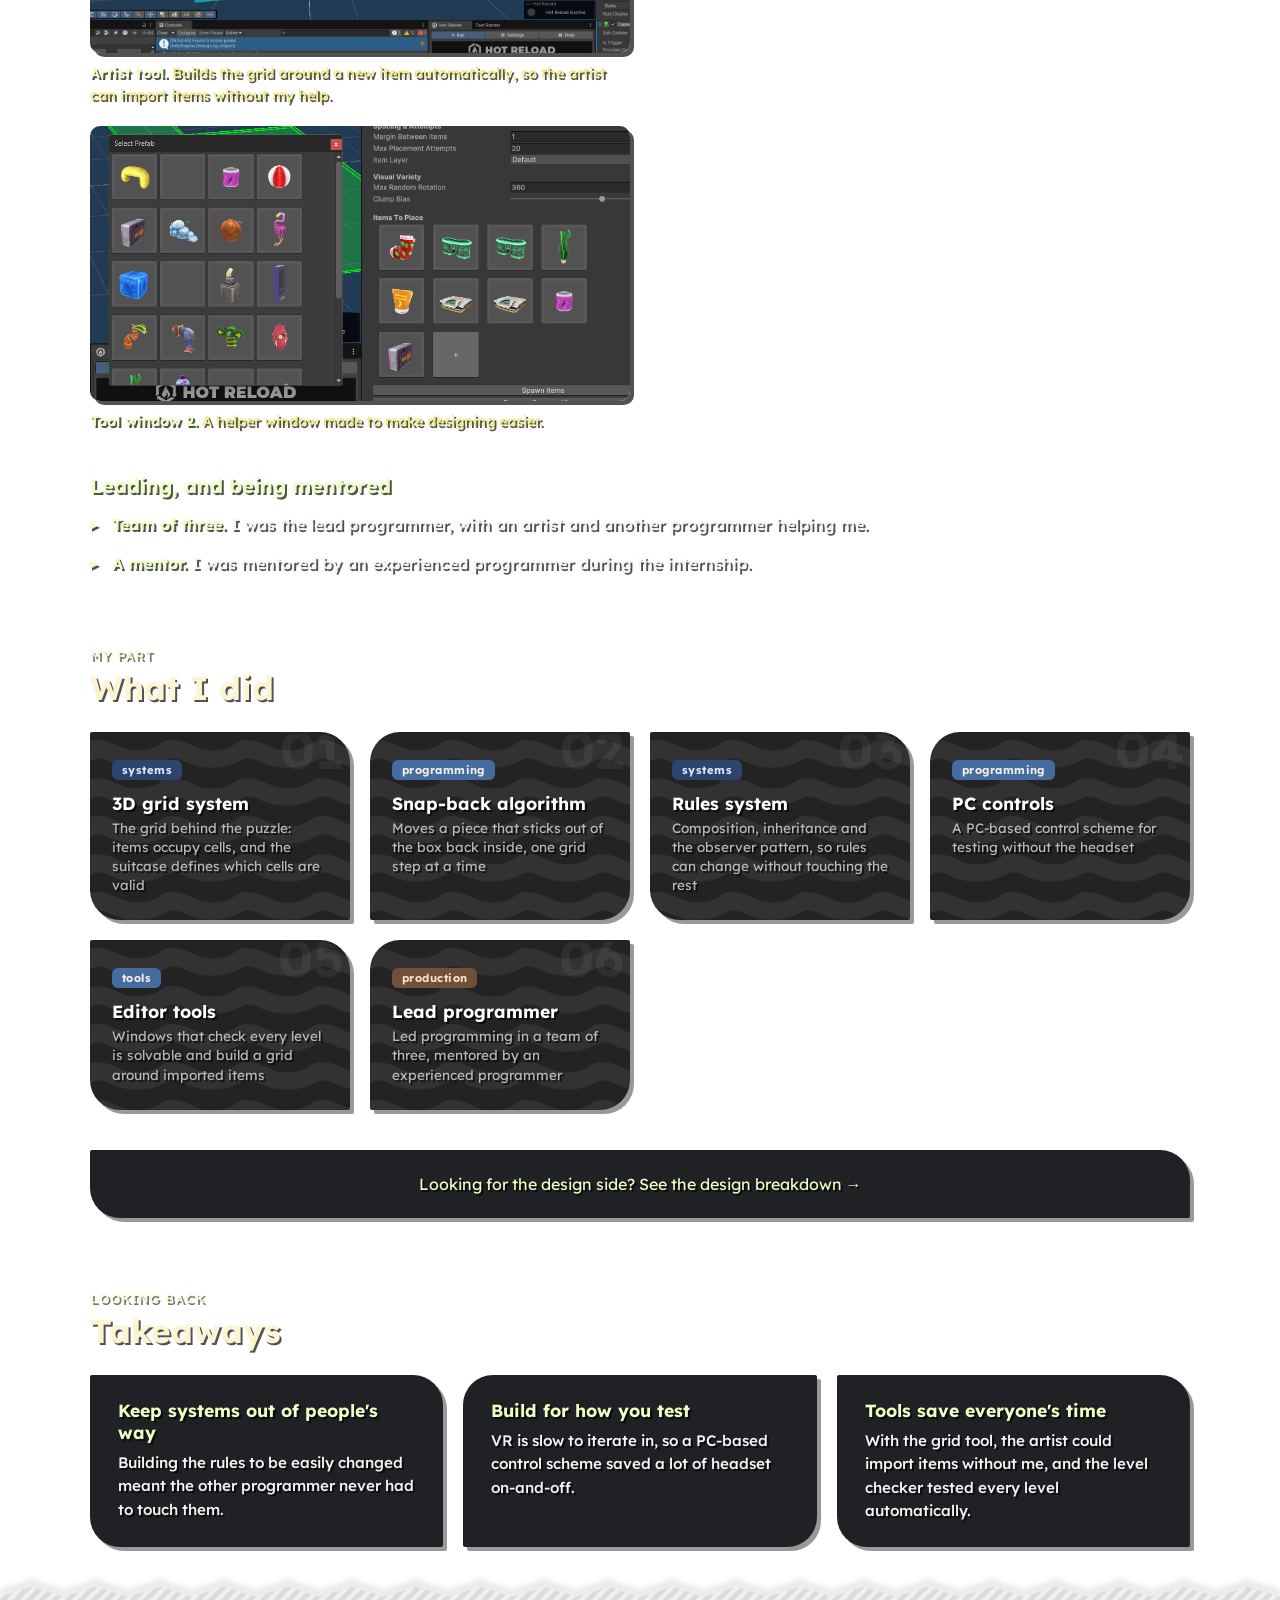
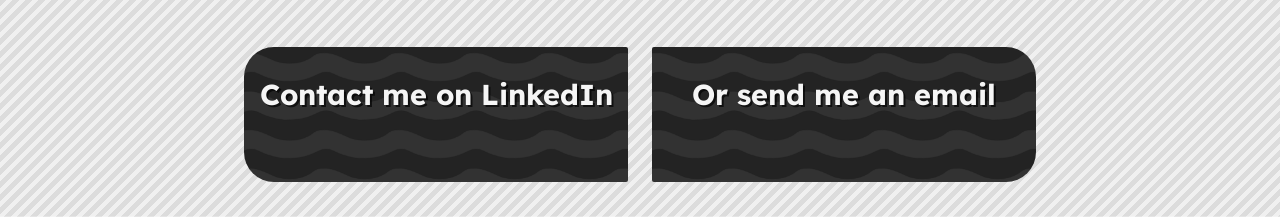
==== commit d0023d28: "Finished" ====
--- a/P_PackItPerfect.html
+++ b/P_PackItPerfect.html
@@ -2,9 +2,12 @@
 
 <html>
   <head>
-    <title>VR Game</title>
+    <meta charset="utf-8">
+    <meta name="viewport" content="width=device-width, initial-scale=1">
+    <title>Pack It Perfect</title>
     <link rel="stylesheet" href="style.css">
     <link rel="stylesheet" href="index.css">
+    <link rel="stylesheet" href="project.css"> <!-- must come last -->
     <link href="https://fonts.googleapis.com/css2?family=Lexend:wght@100..900&display=swap" rel="stylesheet">
     <link rel="icon" type="image/png" href="Images/Icons/DillIcon.png">
   </head>
@@ -13,122 +16,347 @@
       <li><a href="index.html">Projects</a></li>
       <li><a href="404Page.html">Resume</a></li>
       <li><a href="ContactPage.html">Contact</a></li>
+      <li><a href="AboutMe.html">Youtube</a></li>
     </ul>
 
-    
-
 
     <div class="parent-container">
+
+      <!-- 1. HERO -->
       <div class="textandvideo">
-          <div>
-            <h1 class="project-title interactivetext" style="margin-bottom: 0;">Pack It Perfect</h1>
-            <div class="award-badges">
-              <span class="award-badge award-badge--gold">VR Game</span>
-              <span class="award-badge award-badge--purple">Internship</span>
-            </div>
-            <p class="project-description">
-              A VR game made during my internship at 
-              <span class="interactivetext">AlterEyes</span> in Belgium. I was the lead developer of 2
-              as well as the designer.
-            </p>
-          </div>
-          <div>
-            <h1 class="project-title interactivetext" style="margin-bottom: 0;">Disclaimer</h1>
-            <p class="project-description">
-              Due to NDA reasons I cannot share the game's code. I can only talk about it.
-            </p>
-          </div>
-      </div>
-
-
-      <div class="explanationandvideo-container">
-        <img src="Projects/TrojanHorseRacing/Screenshots/Working.jpg" class="explanation-image" >
-        <div class="explanation-container">
-          <h1 class="explanation-title interactivetext " style="margin-bottom: 0;">Biggest Challenge.</h1>
-          <p class="explanation-text">
-            
+        <div>
+          <h1 class="project-title interactivetext" style="margin-bottom: 0;">Pack It Perfect</h1>
+          <div class="award-badges">
+            <span class="award-badge award-badge--gold">VR game</span>
+            <span class="award-badge award-badge--purple">internship</span>
+          </div>
+          <p class="project-description">
+            A VR puzzle game about packing a suitcase, made during my internship at AlterEyes in
+            Belgium. I was the lead programmer in a team of three.
           </p>
         </div>
-      </div>
-
-      <div class="explanationandvideo-container">
-        <div class="explanation-container">
-          <h1 class="explanation-title interactivetext " style="margin-bottom: 0;">What we did to win.</h1>
-          <p class="explanation-text">
-            Before the gamejam I gave the team 1 goal, finish the game in the first day and a half. 
-            Then we could focus the rest of our time on purely polishing the game. 
-            This meant that my main focus as developer wasn't to cram in features,
-            but to make the basic features, such as exploding windows & movement, feel flawless. 
-            It's because of our scaled down version of making a full game, that we were able to win the competition.
-          </p>
-        </div>
-        <img src="Projects/TrojanHorseRacing/Screenshots/Announcement.jpg" class="explanation-image" >
-      </div>
-      
-      <h1 class="chapter-title interactivetext" style="text-align: center; margin-top: 100px;">What I did</h1>
-      <div class="contribution-grid" style="margin-bottom: 10%;">
-        <div class="contribution-card">
-          <div class="contribution-number">01</div>
-          <div class="contribution-tag contribution-tag--systems">systems</div>
-          <h3 class="contribution-title">Window Logic</h3>
-          <p class="contribution-desc">Made windows explode & their colliders change using boolean logic</p>
-        </div>
-        <div class="contribution-card">
-          <div class="contribution-number">02</div>
-          <div class="contribution-tag contribution-tag--systems">systems</div>
-          <h3 class="contribution-title">Character Movement</h3>
-          <p class="contribution-desc">Implemented character movement and physics</p>
-        </div>
-      
-        <div class="contribution-card">
-          <div class="contribution-number">03</div>
-          <div class="contribution-tag contribution-tag--systems">polish</div>
-          <h3 class="contribution-title">Polished Systems</h3>
-          <p class="contribution-desc">Polished all player facing systems to feel smooth</p>
-        </div>
-      
-        <div class="contribution-card">
-          <div class="contribution-number">04</div>
-          <div class="contribution-tag contribution-tag--production">design/programming lead</div>
-          <h3 class="contribution-title">Team lead</h3>
-          <p class="contribution-desc">Coordinated team efforts design & programming wise</p>
-        </div>
-      </div>
-
-      <h1 class="chapter-title interactivetext"style="text-align: center; margin-top: 100px;">Screenshots</h1>
-        <div class="row-holder-holder">
-          <div class="row-holder">
-            <div class="row" data-direction="left" data-speed="slow">
-              <img src="Projects/TrojanHorseRacing/Screenshots/THR_Screenshot1.png" class="explanation-image piece">
-              <img src="Projects/TrojanHorseRacing/Screenshots/THR_Screenshot2.png" class="explanation-image piece">
-              <img src="Projects/TrojanHorseRacing/Screenshots/THR_Screenshot4.png" class="explanation-image piece">
-              <img src="Projects/TrojanHorseRacing/Screenshots/THR_Screenshot3.png" class="explanation-image piece">
-              <img src="Projects/TrojanHorseRacing/Screenshots/THR_Screenshot1.png" class="explanation-image piece">
-              <img src="Projects/TrojanHorseRacing/Screenshots/THR_Screenshot2.png" class="explanation-image piece">
-              <img src="Projects/TrojanHorseRacing/Screenshots/THR_Screenshot4.png" class="explanation-image piece">
-              <img src="Projects/TrojanHorseRacing/Screenshots/THR_Screenshot3.png" class="explanation-image piece">
-            </div>
-          </div>
-        </div>
+        <img
+          class="project-header"
+          src="Projects/PackItPerfect/PIP_Props.jpg"
+          alt="Top-down view of the items and the suitcase">
+      </div>
+
+      <div class="notice panel">
+        <p class="takeaway-text">
+          <strong>Disclaimer:</strong> due to NDA reasons I can't share the game's code, so this page uses
+          pseudocode and diagrams instead.
+        </p>
+      </div>
+
+
+      <!-- 2. AT A GLANCE -->
+      <div class="glance">
+        <div class="glance-item panel">
+          <span class="glance-label">Role</span>
+          <span class="glance-value">Lead programmer</span>
+        </div>
+        <div class="glance-item panel">
+          <span class="glance-label">Team</span>
+          <span class="glance-value">3: me, an artist, another programmer</span>
+        </div>
+        <div class="glance-item panel">
+          <span class="glance-label">Where</span>
+          <span class="glance-value">Internship at AlterEyes, Belgium</span>
+        </div>
+        <div class="glance-item panel">
+          <span class="glance-label">Mentor</span>
+          <span class="glance-value">An experienced programmer</span>
+        </div>
+      </div>
+
+
+      <!-- 3. STORY -->
+      <section class="pp-section">
+        <h2 class="pp-heading interactivetext"><small>The short version</small>Grid, rules and tools</h2>
+        <div class="story">
+          <div class="story-block panel">
+            <span class="contribution-tag contribution-tag--design story-step">problem</span>
+            <h3 class="story-title">Pieces poke out of the box</h3>
+            <p class="story-text">
+              When a piece snapped into place, parts of it could <strong>stick out of the suitcase</strong>.
+              It had to go back in without breaking the items already packed.
+            </p>
+          </div>
+          <div class="story-block panel">
+            <span class="contribution-tag contribution-tag--systems story-step">approach</span>
+            <h3 class="story-title">Nudge it back, step by step</h3>
+            <p class="story-text">
+              An algorithm on the <strong>3D grid</strong> moves the piece toward the box one grid step at a
+              time, until every cube is inside.
+            </p>
+          </div>
+          <div class="story-block panel">
+            <span class="contribution-tag contribution-tag--production story-step">tooling</span>
+            <h3 class="story-title">Built to work without me</h3>
+            <p class="story-text">
+              A <strong>rules system</strong> the other programmer never had to touch, plus tools that
+              checked levels and prepared new items automatically.
+            </p>
+          </div>
+        </div>
+      </section>
+
+
+      <!-- 4. DEEP DIVE -->
+      <section class="pp-section">
+        <h2 class="pp-heading interactivetext"><small>Deep dive</small>How it works</h2>
+
+        <div class="deep-dive">
+
+          <!-- Grid -->
+          <div class="dd-block">
+            <h3 class="dd-block-title">A 3D grid under the puzzle</h3>
+            <div class="dd-points">
+              <p class="dd-point"><strong>Items are sets of cells.</strong> Every item occupies a set of grid positions, so a banana and a toothbrush are just different shapes on the same grid.</p>
+              <p class="dd-point"><strong>The suitcase defines what's valid.</strong> The squares that need filling are the valid positions of the level.</p>
+              <p class="dd-point"><strong>One model for everything.</strong> The snap-back algorithm, the rules and the level checker all work from this grid.</p>
+            </div>
+          </div>
+
+          <!-- What the grid around an item looks like -->
+          <div class="dd-block">
+            <h3 class="dd-block-title">What the grid around an item looks like</h3>
+            <div class="steps">
+              <div class="step">
+                <div class="step-head"><span class="step-num">1</span><h4 class="step-title">Look at the item</h4></div>
+                <figure class="figure">
+                  <a class="figure-link" href="Projects/PackItPerfect/GridAroundItem_LongRectangle_viewingitembeforeplacing.png" target="_blank" rel="noopener">
+                    <img src="Projects/PackItPerfect/GridAroundItem_LongRectangle_viewingitembeforeplacing.png" alt="Step 1: a long rectangular item with the grid around it, viewed before placing it" loading="lazy" decoding="async">
+                  </a>
+                  <figcaption class="figure-caption">Pick an item up and the grid around it shows the space it will take up.</figcaption>
+                </figure>
+              </div>
+              <div class="step">
+                <div class="step-head"><span class="step-num">2</span><h4 class="step-title">Put it in the box</h4></div>
+                <figure class="figure">
+                  <a class="figure-link" href="Projects/PackItPerfect/GridAroundItem_LongRectangle_WrongSolution.png" target="_blank" rel="noopener">
+                    <img src="Projects/PackItPerfect/GridAroundItem_LongRectangle_WrongSolution.png" alt="Step 2: the long rectangular item placed in the box where it overlaps, with the cells changing colour" loading="lazy" decoding="async">
+                  </a>
+                  <figcaption class="figure-caption">Place it where it overlaps and the cells change colour to tell you.</figcaption>
+                </figure>
+              </div>
+              <div class="step">
+                <div class="step-head"><span class="step-num">3</span><h4 class="step-title">Find the fit</h4></div>
+                <figure class="figure">
+                  <a class="figure-link" href="Projects/PackItPerfect/GridAroundItem_LongRectangle_CorrectSolutionNoOverlap.png" target="_blank" rel="noopener">
+                    <img src="Projects/PackItPerfect/GridAroundItem_LongRectangle_CorrectSolutionNoOverlap.png" alt="Step 3: the long rectangular item placed correctly, fitting with no overlap" loading="lazy" decoding="async">
+                  </a>
+                  <figcaption class="figure-caption">The correct solution: it fits with no overlap, and the cells show it.</figcaption>
+                </figure>
+              </div>
+            </div>
+            <p class="dd-caption">
+              This is the player feedback: the cells around the item change colour as you place it.
+            </p>
+          </div>
+
+          <!-- Snap-back diagram -->
+          <div class="dd-block">
+            <h3 class="dd-block-title">Putting a piece back in the box</h3>
+            <div class="diagram panel">
+              <div class="flow">
+                <div class="flow-step">
+                  <span class="flow-step-title">Piece snaps</span>
+                  <span class="flow-step-sub">some cubes outside the level</span>
+                </div>
+                <div class="flow-arrow">→</div>
+                <div class="flow-step flow-step--accent">
+                  <span class="flow-step-title">Find the nearest cube</span>
+                  <span class="flow-step-sub">outside cube closest to the level</span>
+                </div>
+                <div class="flow-arrow">→</div>
+                <div class="flow-step flow-step--warm">
+                  <span class="flow-step-title">Find its target</span>
+                  <span class="flow-step-sub">closest valid grid point</span>
+                </div>
+                <div class="flow-arrow">→</div>
+                <div class="flow-step">
+                  <span class="flow-step-title">Move the piece</span>
+                  <span class="flow-step-sub">one rounded grid step</span>
+                </div>
+                <div class="flow-arrow">→</div>
+                <div class="flow-step flow-step--accent">
+                  <span class="flow-step-title">Repeat</span>
+                  <span class="flow-step-sub">until every cube is inside</span>
+                </div>
+              </div>
+            </div>
+            <p class="dd-caption">
+              Moving the piece as a whole means the items already in the suitcase aren't touched.
+            </p>
+          </div>
+
+          <!-- Pseudocode -->
+          <div class="dd-block">
+            <h3 class="dd-block-title">The algorithm</h3>
+            <div class="code-card">
+              <div class="code-card-header">
+                <span class="code-card-file">snap-back (pseudocode)</span>
+                <span class="contribution-tag contribution-tag--programming">programming</span>
+              </div>
+<pre><code><span class="tok-c">// Simplified. The game's real code is under NDA.</span>
+O     = cells the piece occupies
+L     = valid cells of the level
+O_out = O \ L                                  <span class="tok-c">// cubes outside the level</span>
+
+<span class="tok-k">while</span> O_out is not empty:                     <span class="tok-c">// repeat until O ⊆ L</span>
+    p = cube in O_out closest to L             <span class="tok-c">// d(p) = min ‖p − q‖ over q ∈ L</span>
+    q = cell in L closest to p
+    v = <span class="tok-f">normalize</span>(q − p)
+    T = T + <span class="tok-f">round</span>(v)                           <span class="tok-c">// T = the piece's transform in grid space</span>
+    recompute O and O_out</code></pre>
+              <p class="code-card-caption">
+                <strong>Why it matters:</strong> the piece is pulled toward the nearest valid spot, which is the
+                best guess at where the player meant it to go.
+              </p>
+            </div>
+          </div>
+
+          <!-- Rules -->
+          <div class="dd-block">
+            <h3 class="dd-block-title">A rules system the other programmer never touched</h3>
+            <div class="dd-points">
+              <p class="dd-point"><strong>Mutable by design.</strong> Rules like "a shark can't look at a fish" or "nothing goes on top of an egg" had to be easy to add and change, without editing the rest of the game.</p>
+              <p class="dd-point"><strong>Composition and inheritance.</strong> Rules are built from shared parts, so a new rule reuses behaviour instead of copying it.</p>
+              <p class="dd-point"><strong>Observer pattern.</strong> Rules react to changes in the puzzle instead of being checked by hand everywhere.</p>
+            </div>
+          </div>
+
+          <!-- VR + tools -->
+          <div class="dd-block">
+            <h3 class="dd-block-title">Working around VR, and tools for the team</h3>
+            <div class="dd-points">
+              <p class="dd-point"><strong>PC controls.</strong> Putting the headset on and off all day is slow, so I wrote a PC-based control scheme to test the game without it.</p>
+              <p class="dd-point"><strong>Level checker.</strong> A helper window with an algorithm that tests that every level can actually be solved.</p>
+              <p class="dd-point"><strong>Item grid tool.</strong> A tool that builds the grid around an item automatically, so the artist can import new items without my help.</p>
+            </div>
+            <div class="figure-grid figure-grid--2">
+              <figure class="figure">
+                <a class="figure-link" href="Projects/PackItPerfect/ArtistTool.png" target="_blank" rel="noopener">
+                  <img src="Projects/PackItPerfect/ArtistTool.png" alt="The artist tool" loading="lazy" decoding="async">
+                </a>
+                <figcaption class="figure-caption"><strong>Artist tool.</strong> Builds the grid around a new item automatically, so the artist can import items without my help.</figcaption>
+              </figure>
+              <figure class="figure">
+                <a class="figure-link" href="Projects/PackItPerfect/ToolWindow2.png" target="_blank" rel="noopener">
+                  <img src="Projects/PackItPerfect/ToolWindow2.png" alt="Editor tool window 2" loading="lazy" decoding="async">
+                </a>
+                <figcaption class="figure-caption"><strong>Tool window 1.</strong> A helper window made to make designing easier.</figcaption>
+              </figure>
+              <figure class="figure">
+                <a class="figure-link" href="Projects/PackItPerfect/ToolWindow3.png" target="_blank" rel="noopener">
+                  <img src="Projects/PackItPerfect/ToolWindow3.png" alt="Editor tool window 3" loading="lazy" decoding="async">
+                </a>
+                <figcaption class="figure-caption"><strong>Tool window 2.</strong> A helper window made to make designing easier.</figcaption>
+              </figure>
+            </div>
+          </div>
+
+          <!-- Team -->
+          <div class="dd-block">
+            <h3 class="dd-block-title">Leading, and being mentored</h3>
+            <div class="dd-points">
+              <p class="dd-point"><strong>Team of three.</strong> I was the lead programmer, with an artist and another programmer helping me.</p>
+              <p class="dd-point"><strong>A mentor.</strong> I was mentored by an experienced programmer during the internship.</p>
+            </div>
+          </div>
+
+        </div>
+      </section>
+
+
+      <!-- 5. WHAT I DID -->
+      <section class="pp-section">
+        <h2 class="pp-heading interactivetext"><small>My part</small>What I did</h2>
+        <div class="contribution-grid">
+          <div class="contribution-card">
+            <div class="contribution-number">01</div>
+            <div class="contribution-tag contribution-tag--systems">systems</div>
+            <h3 class="contribution-title">3D grid system</h3>
+            <p class="contribution-desc">The grid behind the puzzle: items occupy cells, and the suitcase defines which cells are valid</p>
+          </div>
+          <div class="contribution-card">
+            <div class="contribution-number">02</div>
+            <div class="contribution-tag contribution-tag--programming">programming</div>
+            <h3 class="contribution-title">Snap-back algorithm</h3>
+            <p class="contribution-desc">Moves a piece that sticks out of the box back inside, one grid step at a time</p>
+          </div>
+          <div class="contribution-card">
+            <div class="contribution-number">03</div>
+            <div class="contribution-tag contribution-tag--systems">systems</div>
+            <h3 class="contribution-title">Rules system</h3>
+            <p class="contribution-desc">Composition, inheritance and the observer pattern, so rules can change without touching the rest</p>
+          </div>
+          <div class="contribution-card">
+            <div class="contribution-number">04</div>
+            <div class="contribution-tag contribution-tag--programming">programming</div>
+            <h3 class="contribution-title">PC controls</h3>
+            <p class="contribution-desc">A PC-based control scheme for testing without the headset</p>
+          </div>
+          <div class="contribution-card">
+            <div class="contribution-number">05</div>
+            <div class="contribution-tag contribution-tag--programming">tools</div>
+            <h3 class="contribution-title">Editor tools</h3>
+            <p class="contribution-desc">Windows that check every level is solvable and build a grid around imported items</p>
+          </div>
+          <div class="contribution-card">
+            <div class="contribution-number">06</div>
+            <div class="contribution-tag contribution-tag--production">production</div>
+            <h3 class="contribution-title">Lead programmer</h3>
+            <p class="contribution-desc">Led programming in a team of three, mentored by an experienced programmer</p>
+          </div>
+        </div>
+      </section>
+
+
+      <!-- Cross-link to the other version -->
+      <div class="panel" style="margin-top: 40px; text-align: center;">
+        <a class="clickableLink" href="PackItPerfect-design.html" style="color: rgb(238, 255, 196);">Looking for the design side? See the design breakdown →</a>
+      </div>
+
+
+      <!-- 6. TAKEAWAYS -->
+      <section class="pp-section">
+        <h2 class="pp-heading interactivetext"><small>Looking back</small>Takeaways</h2>
+        <div class="takeaways">
+          <div class="panel">
+            <h3 class="takeaway-title">Keep systems out of people's way</h3>
+            <p class="takeaway-text">Building the rules to be easily changed meant the other programmer never had to touch them.</p>
+          </div>
+          <div class="panel">
+            <h3 class="takeaway-title">Build for how you test</h3>
+            <p class="takeaway-text">VR is slow to iterate in, so a PC-based control scheme saved a lot of headset on-and-off.</p>
+          </div>
+          <div class="panel">
+            <h3 class="takeaway-title">Tools save everyone's time</h3>
+            <p class="takeaway-text">With the grid tool, the artist could import items without me, and the level checker tested every level automatically.</p>
+          </div>
+        </div>
+      </section>
+
+
     </div>
-
 
 
     <div class="footer-wrapper">
       <div class="footer-div">
-        <a href="https://www.linkedin.com/in/s%C3%A9bastien-surmont-77b7a0252/" id="linkedinlink" class="footer image-button ">
+        <a href="https://www.linkedin.com/in/s%C3%A9bastien-surmont-77b7a0252/" id="linkedinlink" class="footer image-button">
           <p class="footer-text">Contact me on LinkedIn</p>
         </a>
-        <a href="#" id="emailLink" class="footer image-button ">
+        <a href="#" id="emailLink" class="footer image-button">
           <p class="footer-text">Or send me an email</p>
         </a>
       </div>
     </div>
 
 
-
-  <div class="bg"></div>
-  <div class="fadeout"></div>
-  <div class="star-pattern""></div>
+    <div class="bg"></div>
+    <div class="fadeout"></div>
+    <div class="star-pattern"></div>
   </body>
 </html>
--- a/project.css
+++ b/project.css
@@ -0,0 +1,579 @@
+/* ==========================================================================
+   project.css  -  project page layout
+   Load AFTER style.css and index.css:
+     <link rel="stylesheet" href="style.css">
+     <link rel="stylesheet" href="index.css">
+     <link rel="stylesheet" href="project.css">
+
+   Structure of a project page:
+     1. Hero            (.textandvideo)
+     2. At a glance     (.glance)
+     3. Story           (.story)  problem / solution / result
+     4. Deep dive       (.deep-dive)  media, code cards, diagrams
+     5. What I did      (.contribution-grid)  already in style.css
+     6. Takeaways       (.takeaways)
+     7. Screenshots     (.row-holder-holder)  already in index.css
+   ========================================================================== */
+
+:root {
+  --pp-surface: rgba(31, 33, 37, 0.92);
+  --pp-surface-dark: #17191c;
+  --pp-accent: rgb(238, 255, 196);
+  --pp-muted: #f2ea85;
+  --pp-shadow: 4px 4px 0 rgba(0, 0, 0, 0.4);
+  --pp-gap: 20px;
+  --pp-section-space: 72px;
+  --pp-content-width: 1100px;
+}
+
+/* ---------- Shared panel look (nav / card style) ---------- */
+.panel {
+  background-color: #1f2125;
+  background-image: url('Images/WigglyLinePattern.png');
+  background-size: 75px 38px;
+  background-repeat: repeat;
+  border-radius: 2px 30px 2px 30px;
+  box-shadow: var(--pp-shadow);
+  padding: 24px 28px;
+}
+.panel:nth-child(even) {
+  border-radius: 30px 2px 30px 2px;
+}
+
+/* ---------- Page rhythm ---------- */
+.parent-container {
+  max-width: var(--pp-content-width);
+  padding: 20px 24px 0;
+}
+
+.pp-section {
+  margin-top: var(--pp-section-space);
+}
+
+/* Section headings: replaces the inline-styled .chapter-title usage */
+.pp-heading {
+  font-size: clamp(1.6rem, 2.6vw, 2.4rem);
+  font-weight: bold;
+  margin: 0 0 24px;
+  text-align: left;
+}
+.pp-heading small {
+  display: block;
+  font-size: 0.8rem;
+  font-weight: 500;
+  letter-spacing: 0.08em;
+  text-transform: uppercase;
+  color: var(--pp-accent);
+  opacity: 0.8;
+  margin-bottom: 4px;
+}
+
+/* ==========================================================================
+   1. HERO
+   ========================================================================== */
+.textandvideo {
+  margin: 2% 0 0;
+  min-height: 0;
+  gap: 40px;
+}
+.project-intro-container {
+  margin-bottom: 0;
+}
+.textandvideo > div {
+  flex: 1 1 0;
+  min-width: 0;
+}
+.project-title {
+  font-size: clamp(2rem, 4vw, 3.4rem);
+  line-height: 1.1;
+}
+.project-description {
+  font-size: clamp(1rem, 1.4vw, 1.3rem);
+  font-weight: 500;
+  line-height: 1.55;
+  margin-right: 0;
+  max-width: 48ch;
+}
+.project-header {
+  width: 55%;
+  min-height: 0;
+  max-height: none;
+}
+
+/* ==========================================================================
+   2. AT A GLANCE  (4 quick facts: role, team, duration, result...)
+   ========================================================================== */
+.glance {
+  display: grid;
+  grid-template-columns: repeat(auto-fit, minmax(190px, 1fr));
+  gap: var(--pp-gap);
+  margin-top: 56px;
+}
+.glance-item {
+  padding: 16px 20px;
+}
+.glance-label {
+  display: block;
+  font-size: 0.7rem;
+  font-weight: bold;
+  letter-spacing: 0.1em;
+  text-transform: uppercase;
+  color: var(--pp-accent);
+  text-shadow: none;
+  margin-bottom: 4px;
+}
+.glance-value {
+  display: block;
+  font-size: 1.05rem;
+  font-weight: bold;
+  line-height: 1.3;
+}
+
+/* ==========================================================================
+   3. STORY  (problem / solution / result)
+   ========================================================================== */
+.story {
+  display: grid;
+  grid-template-columns: repeat(3, 1fr);
+  gap: var(--pp-gap);
+  align-items: stretch;
+}
+.story-block {
+  display: flex;
+  flex-direction: column;
+  gap: 8px;
+}
+.story-step {
+  align-self: flex-start;
+}
+.story-title {
+  font-size: 1.3rem;
+  font-weight: bold;
+  margin: 4px 0 0;
+  color: var(--pp-accent);
+}
+.story-text {
+  font-size: 1rem;
+  font-weight: 500;
+  line-height: 1.6;
+  margin: 0;
+  max-width: 60ch;
+}
+.story-text strong {
+  color: var(--pp-accent);
+}
+
+/* ==========================================================================
+   4. DEEP DIVE  (media, code cards, diagrams)
+   One column of cards, each with a heading + short caption.
+   ========================================================================== */
+.deep-dive {
+  display: flex;
+  flex-direction: column;
+  gap: 40px;
+}
+.dd-block {
+  display: flex;
+  flex-direction: column;
+  gap: 14px;
+}
+.dd-block-title {
+  font-size: 1.25rem;
+  font-weight: bold;
+  margin: 0;
+  color: var(--pp-accent);
+}
+.dd-caption {
+  font-size: 1rem;
+  font-weight: 500;
+  line-height: 1.6;
+  color: #e4e4e4;
+  margin: 0;
+  max-width: 70ch;
+}
+
+/* Side by side: media + text. Add .dd-split--reverse to flip it. */
+.dd-split {
+  display: grid;
+  grid-template-columns: 1.2fr 1fr;
+  gap: 32px;
+  align-items: center;
+}
+.dd-split--reverse {
+  grid-template-columns: 1fr 1.2fr;
+}
+.dd-split--reverse .dd-media {
+  order: 2;
+}
+.dd-media {
+  width: 100%;
+  max-width: 100%;
+  max-height: none;
+  margin: 0;
+  display: block;
+}
+.dd-media:hover {
+  transform: none;
+}
+
+/* Bullet list with bold lead-ins (scannable alternative to paragraphs).
+   Uses <div class="dd-points"> not <ul>, because style.css styles every <ul>
+   as the navbar. */
+.dd-points {
+  display: flex;
+  flex-direction: column;
+  gap: 14px;
+}
+.dd-point {
+  position: relative;
+  padding-left: 22px;
+  font-size: 1rem;
+  font-weight: 500;
+  line-height: 1.55;
+  margin: 0;
+}
+.dd-point::before {
+  content: "▸";
+  position: absolute;
+  left: 0;
+  color: var(--pp-accent);
+}
+.dd-point strong {
+  color: var(--pp-accent);
+}
+
+/* ---------- Code card ---------- */
+.code-card {
+  background: var(--pp-surface-dark);
+  border-radius: 2px 30px 2px 30px;
+  box-shadow: var(--pp-shadow);
+  overflow: hidden;
+  border: 2px solid rgba(255, 255, 255, 0.06);
+}
+.code-card-header {
+  display: flex;
+  align-items: center;
+  justify-content: space-between;
+  gap: 12px;
+  padding: 10px 20px;
+  background-color: #1f2125;
+  background-image: url('Images/WigglyLinePattern.png');
+  background-size: 75px 38px;
+}
+.code-card-file {
+  font-family: ui-monospace, "SF Mono", Consolas, monospace;
+  font-size: 0.85rem;
+  color: #dce8ff;
+  text-shadow: none;
+}
+.code-card pre {
+  margin: 0;
+  padding: 18px 22px;
+  overflow-x: auto;
+  font-family: ui-monospace, "SF Mono", Consolas, monospace;
+  font-size: 0.85rem;
+  line-height: 1.6;
+  tab-size: 4;
+}
+.code-card code {
+  font-family: inherit;
+  color: #e6e6e6;
+  text-shadow: none;
+  cursor: text;
+}
+.code-card code span {
+  text-shadow: none;
+  font-family: inherit;
+}
+/* Minimal syntax colouring: wrap tokens in these spans by hand */
+.tok-k { color: #ff9d6c; }   /* keyword  */
+.tok-t { color: #7fd1ff; }   /* type     */
+.tok-f { color: #ffe08a; }   /* function */
+.tok-s { color: #a6e3a1; }   /* string   */
+.tok-c { color: #7f8c8d; font-style: italic; } /* comment */
+.tok-n { color: #d6a6ff; }   /* number   */
+
+.code-card-caption {
+  padding: 14px 22px 18px;
+  font-size: 0.95rem;
+  font-weight: 500;
+  line-height: 1.55;
+  color: var(--pp-muted);
+  border-top: 1px solid rgba(255, 255, 255, 0.08);
+  margin: 0;
+}
+.code-card-caption strong {
+  color: var(--pp-accent);
+}
+
+/* ---------- Diagram card (flow of boxes and arrows) ---------- */
+.diagram {
+  padding: 28px;
+}
+.flow {
+  display: flex;
+  align-items: stretch;
+  justify-content: center;
+  gap: 0;
+  flex-wrap: wrap;
+  row-gap: 16px;
+}
+.flow-step {
+  flex: 1 1 150px;
+  max-width: 220px;
+  background: #2d456c;
+  border-radius: 10px;
+  padding: 14px 16px;
+  text-align: center;
+  box-shadow: 3px 3px 0 rgba(0, 0, 0, 0.4);
+  transition: transform 0.2s cubic-bezier(0.68, -0.55, 0.265, 1.55);
+}
+.flow-step:nth-of-type(odd):hover  { transform: rotate(-2deg) scale(1.04); }
+.flow-step:nth-of-type(even):hover { transform: rotate(2deg) scale(1.04); }
+.flow-step--accent { background: #458f51; }
+.flow-step--warm   { background: #6e5136; }
+.flow-step-title {
+  display: block;
+  font-weight: bold;
+  font-size: 0.95rem;
+  color: #fff;
+}
+.flow-step-sub {
+  display: block;
+  font-size: 0.75rem;
+  font-weight: 500;
+  color: #dce8ff;
+  margin-top: 4px;
+  text-shadow: none;
+}
+.flow-arrow {
+  display: flex;
+  align-items: center;
+  padding: 0 10px;
+  font-size: 1.4rem;
+  color: var(--pp-accent);
+}
+
+/* ==========================================================================
+   5. WHAT I DID  (reuses .contribution-grid from style.css)
+   ========================================================================== */
+.contribution-grid {
+  width: 100%;
+  margin: 0;
+}
+
+/* ==========================================================================
+   6. TAKEAWAYS
+   ========================================================================== */
+.takeaways {
+  display: grid;
+  grid-template-columns: repeat(auto-fit, minmax(260px, 1fr));
+  gap: var(--pp-gap);
+}
+.takeaway-title {
+  font-size: 1.1rem;
+  font-weight: bold;
+  color: var(--pp-accent);
+  margin: 0 0 8px;
+}
+.takeaway-text {
+  font-size: 0.95rem;
+  font-weight: 500;
+  line-height: 1.55;
+  margin: 0;
+}
+
+/* ==========================================================================
+   7. SCREENSHOTS + FOOTER spacing
+   ========================================================================== */
+.pp-screenshots {
+  margin-top: var(--pp-section-space);
+}
+/* the carousel is wider than the content column on purpose */
+.pp-screenshots .row-holder-holder {
+  width: 100vw;
+  margin-left: calc(50% - 50vw);
+}
+.footer-wrapper {
+  margin-top: 40px;
+}
+.footer {
+  margin-top: 60px;
+}
+
+/* ==========================================================================
+   Tablet / mobile
+   ========================================================================== */
+@media (max-width: 900px) {
+  :root { --pp-section-space: 48px; }
+
+  .textandvideo {
+    flex-direction: column;
+    align-items: stretch;
+    gap: 24px;
+  }
+  .project-header {
+    width: 100%;
+    min-height: 0;
+  }
+  .story { grid-template-columns: 1fr; }
+
+  .dd-split,
+  .dd-split--reverse { grid-template-columns: 1fr; }
+  .dd-split--reverse .dd-media { order: 0; }
+
+  .flow { flex-direction: column; align-items: center; }
+  .flow-step { max-width: 100%; width: 100%; }
+  .flow-arrow { transform: rotate(90deg); padding: 4px 0; }
+
+  .piece {
+    min-height: 40vw;
+    max-height: 40vw;
+    min-width: 70vw;
+    max-width: 70vw;
+  }
+  .footer {
+    width: 80vw;
+    height: auto;
+    min-height: 12vh;
+  }
+}
+
+@media (max-width: 520px) {
+  .parent-container { padding: 12px 16px 0; }
+  .panel { padding: 18px 20px; }
+  .glance { grid-template-columns: 1fr 1fr; }
+}
+
+/* Respect reduced-motion preferences: stop the carousel & background pan */
+@media (prefers-reduced-motion: reduce) {
+  .row,
+  .star-pattern { animation: none; }
+}
+
+/* ==========================================================================
+   8. FIGURES  (screenshots and diagrams placed inside the story)
+   Usage:
+     <div class="figure-grid figure-grid--3">
+       <figure class="figure">
+         <a class="figure-link" href="img.png" target="_blank" rel="noopener">
+           <img src="img.png" alt="..." loading="lazy" decoding="async">
+         </a>
+         <figcaption class="figure-caption">...</figcaption>
+       </figure>
+     </div>
+   Clicking an image opens it full size in a new tab.
+   ========================================================================== */
+.figure {
+  margin: 0;
+  display: flex;
+  flex-direction: column;
+  gap: 10px;
+  min-width: 0;
+}
+.figure-link {
+  display: block;
+  cursor: zoom-in;
+}
+.figure img {
+  display: block;
+  width: 100%;
+  height: auto;
+  margin: 0;
+}
+.figure-caption {
+  font-size: 0.9rem;
+  font-weight: 500;
+  line-height: 1.5;
+  color: var(--pp-muted);
+  margin: 0;
+}
+.figure-caption strong {
+  color: var(--pp-accent);
+}
+.figure-grid {
+  display: grid;
+  grid-template-columns: repeat(auto-fit, minmax(260px, 1fr));
+  gap: var(--pp-gap);
+  align-items: start;
+}
+.figure-grid--2 { grid-template-columns: repeat(2, 1fr); }
+.figure-grid--3 { grid-template-columns: repeat(3, 1fr); }
+
+/* Hero image: never stretch or crop a screenshot */
+img.project-header {
+  object-fit: contain;
+  background: #111;
+}
+
+/* NDA / disclaimer strip under the hero */
+.notice {
+  margin-top: 28px;
+  padding: 14px 22px;
+}
+.notice + .glance {
+  margin-top: 24px;
+}
+
+@media (max-width: 900px) {
+  .figure-grid--2,
+  .figure-grid--3 { grid-template-columns: 1fr; }
+}
+
+/* ==========================================================================
+   9. STEPS  (numbered sequence of wide 512x202 images, left to right)
+   ========================================================================== */
+.steps {
+  display: grid;
+  grid-template-columns: repeat(3, minmax(0, 1fr));
+  gap: var(--pp-gap);
+  align-items: start;
+}
+.step {
+  display: flex;
+  flex-direction: column;
+  gap: 10px;
+  min-width: 0;
+}
+.step-head {
+  display: flex;
+  align-items: center;
+  gap: 10px;
+}
+.step-num {
+  flex: none;
+  display: inline-flex;
+  align-items: center;
+  justify-content: center;
+  width: 32px;
+  height: 32px;
+  border-radius: 50%;
+  background: #2d456c;
+  font-weight: bold;
+  text-shadow: none;
+  box-shadow: 2px 2px 0 rgba(0, 0, 0, 0.4);
+}
+.step:nth-child(2) .step-num { background: #6e5136; }
+.step:nth-child(3) .step-num { background: #458f51; }
+.step-title {
+  font-size: 1.05rem;
+  font-weight: bold;
+  margin: 0;
+  color: var(--pp-accent);
+}
+.step:not(:last-child) .step-head::after {
+  content: "→";
+  margin-left: auto;
+  color: var(--pp-accent);
+  font-size: 1.3rem;
+}
+/* reserve the space before the image loads, so the page doesn't jump */
+.step .figure img {
+  aspect-ratio: 512 / 202;
+  object-fit: cover;
+}
+
+@media (max-width: 900px) {
+  .steps { grid-template-columns: 1fr; }
+  .step:not(:last-child) .step-head::after { content: "↓"; }
+}
